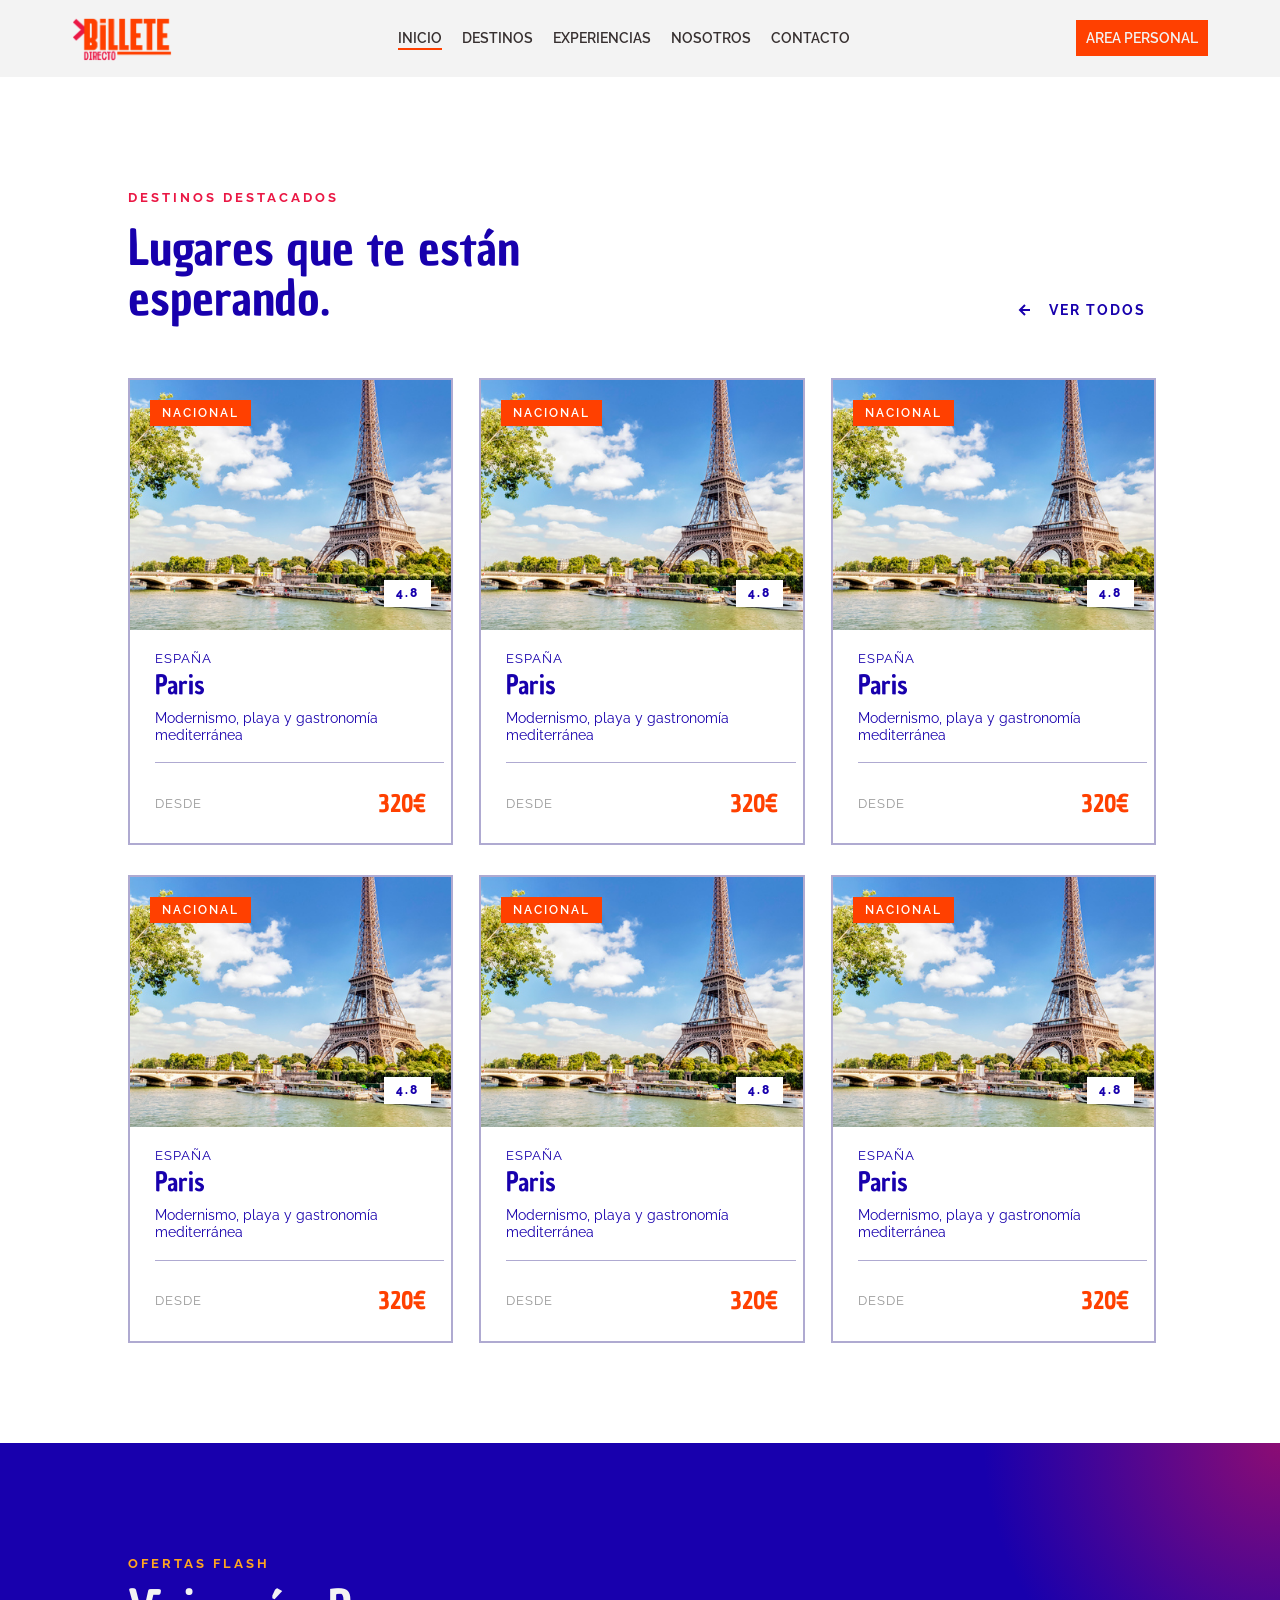
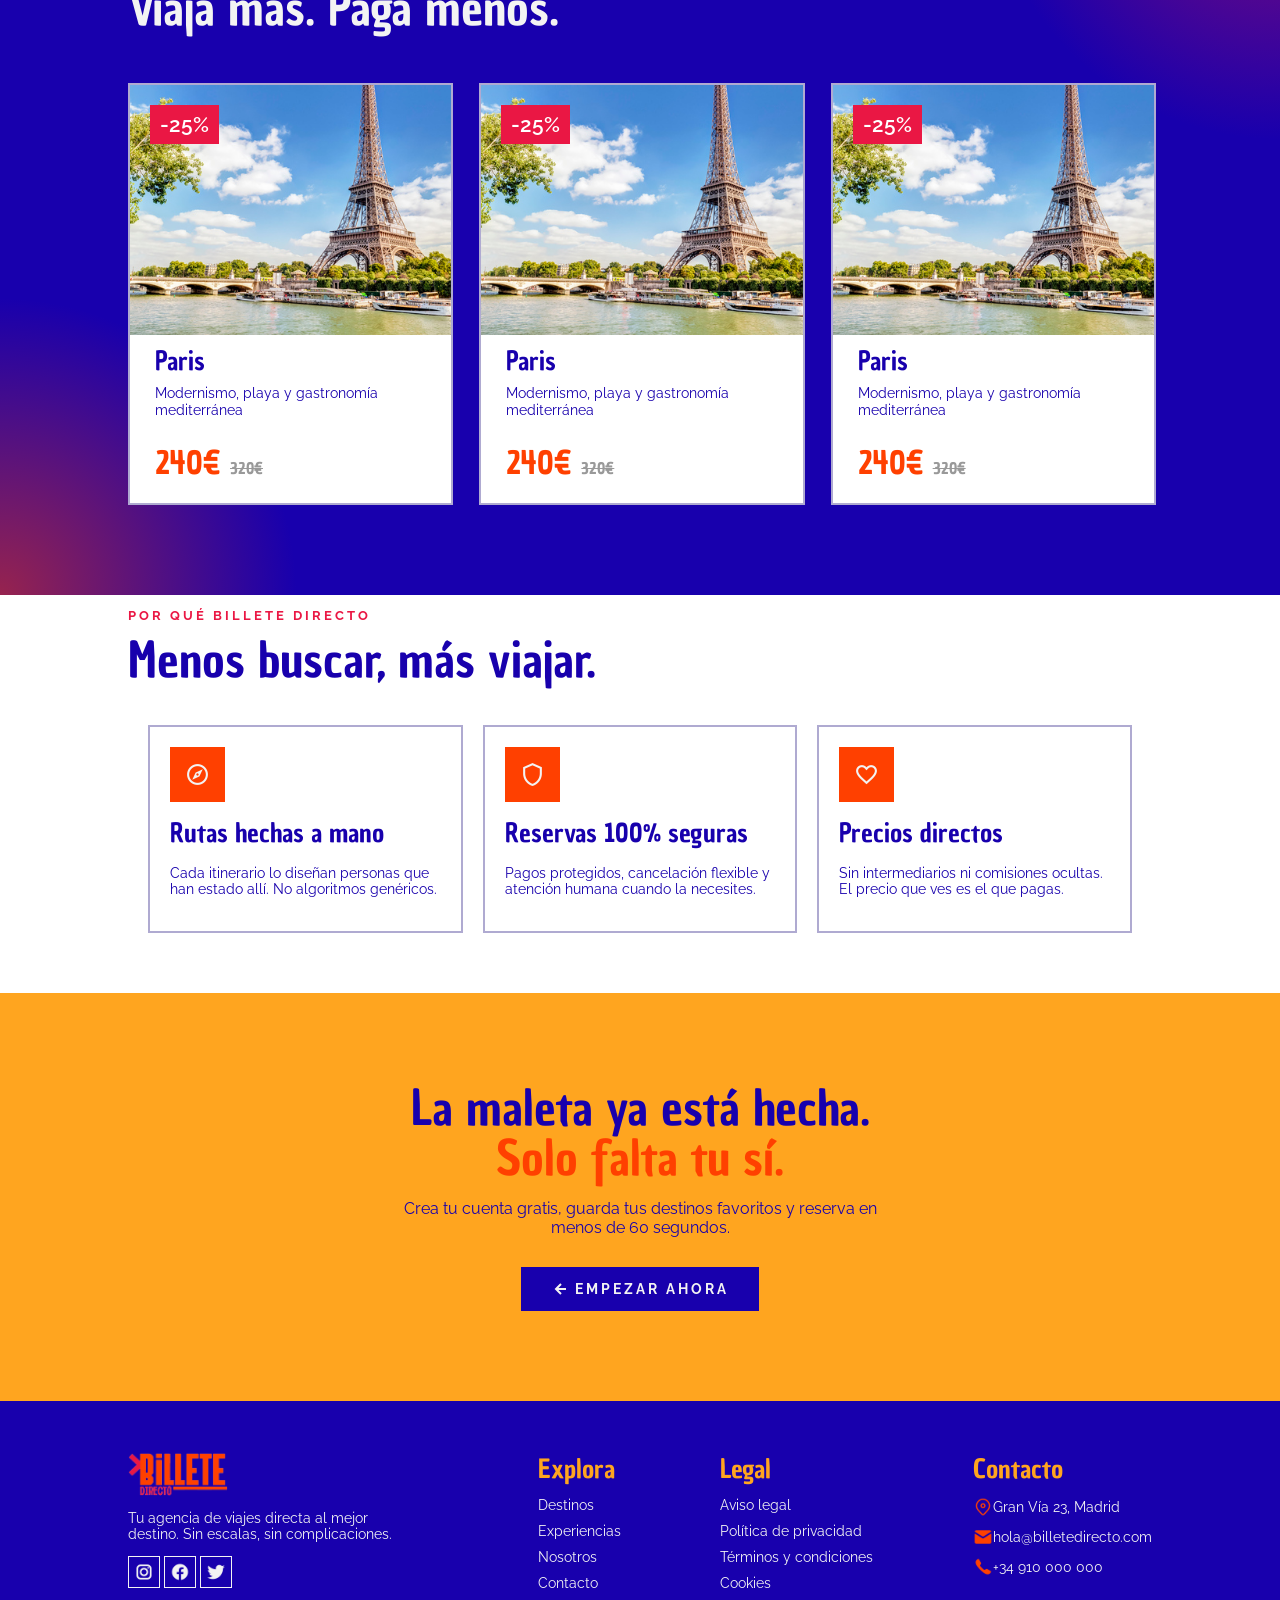
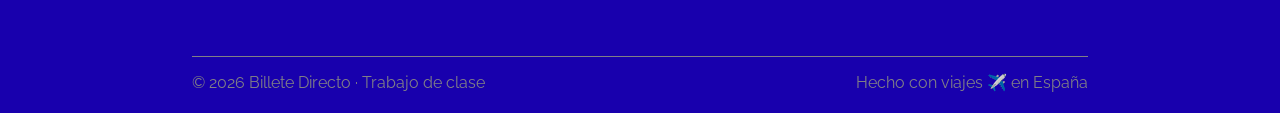
==== index.html @ 9c6e317a "update header" ====
<!DOCTYPE html>
<html>
  <head>
    <meta charset="utf-8">
    <meta name="viewport" content="width=device-width, initial-scale=1">
    <title>Billete Directo</title>
    <link rel="stylesheet" href="styles.css">
    <link rel="stylesheet" href="stylesQuery.css">

    <!-- update the version number as needed -->
    <script defer src="/__/firebase/12.12.1/firebase-app-compat.js"></script>
    <!-- include only the Firebase features as you need -->
    <script defer src="/__/firebase/12.12.1/firebase-auth-compat.js"></script>
    <script defer src="/__/firebase/12.12.1/firebase-database-compat.js"></script>
    <script defer src="/__/firebase/12.12.1/firebase-firestore-compat.js"></script>
    <script defer src="/__/firebase/12.12.1/firebase-functions-compat.js"></script>
    <script defer src="/__/firebase/12.12.1/firebase-messaging-compat.js"></script>
    <script defer src="/__/firebase/12.12.1/firebase-storage-compat.js"></script>
    <script defer src="/__/firebase/12.12.1/firebase-analytics-compat.js"></script>
    <script defer src="/__/firebase/12.12.1/firebase-remote-config-compat.js"></script>
    <script defer src="/__/firebase/12.12.1/firebase-performance-compat.js"></script>
    <!-- 
      initialize the SDK after all desired features are loaded, set useEmulator to false
      to avoid connecting the SDK to running emulators.
    -->
    <script defer src="/__/firebase/init.js?useEmulator=true"></script>

  </head>
  <body>
    <header>
        <div class="header__contain">
            <img class="logo" src="/Images/logo_billeteDirecto.png" alt="">

            <div class="menu__hamburguesa" id="menu__icon">
                <img class="menu__hamburguesaImg" src="/Images/icons/menu-alt.svg" alt="Abrir menú">
            </div>

            <nav class="header__nav">
                <ul class="nav__container">
                    <li><a class="nav__text" href="index.html">INICIO</a></li>
                    <li><a class="nav__text" href="destinos.html">DESTINOS</a></li>
                    <li><a class="nav__text" href="experiencias.html">EXPERIENCIAS</a></li>
                    <li><a class="nav__text" href="nosotros.html">NOSOTROS</a></li>
                    <li><a class="nav__text" href="contacto.html">CONTACTO</a></li>
                    <li class="only-mobile">
                        <a class="button button--orange" href="registro.html">AREA PERSONAL</a>
                    </li>
                </ul>
            </nav>

            <a class="button button--orange button--movement button__mobile" href="">AREA PERSONAL</a>

        </div>

    </header>

    <section class="destinations">

        <div class="destinations__container">

            <p class="tag">DESTINOS DESTACADOS</p>

            <div class="destinations__top">

                <h2 class="subtitle">Lugares que te están <br>esperando.</h2>

                <button class="destinations__button"><svg class="destinations__arrow">
                        <path d="m10 17-5-5 5-5"></path>
                        <path d="M15 12H5"></path>
                    </svg>VER TODOS</button>

            </div>

            <div class="destinations__cards">

                <div class="card">

                    <img class="card__img" src="./Images/Paris.jpg" alt="">
                    <div class="card__tag">NACIONAL</div>
                    <div class="card__tag card__tag--rating">4.8</div>
                    <div class="card__texts">
                        <p class="card__text">ESPAÑA</p>
                        <h3>Paris</h3>
                        <p class="card__text2">Modernismo, playa y gastronomía mediterránea</p>

                    </div>
                    <hr class="card__divider">
                    <div class="card__price">
                        <p class="card__text card__text--price">DESDE</p>
                        <p class="card__priceText">320€</p>
                    </div>

                </div>

                <div class="card">

                    <img class="card__img" src="./Images/Paris.jpg" alt="">
                    <div class="card__tag">NACIONAL</div>
                    <div class="card__tag card__tag--rating">4.8</div>
                    <div class="card__texts">
                        <p class="card__text">ESPAÑA</p>
                        <h3>Paris</h3>
                        <p class="card__text2">Modernismo, playa y gastronomía mediterránea</p>

                    </div>
                    <hr class="card__divider">
                    <div class="card__price">
                        <p class="card__text card__text--price">DESDE</p>
                        <p class="card__priceText">320€</p>
                    </div>

                </div>

                <div class="card">

                    <img class="card__img" src="./Images/Paris.jpg" alt="">
                    <div class="card__tag">NACIONAL</div>
                    <div class="card__tag card__tag--rating">4.8</div>
                    <div class="card__texts">
                        <p class="card__text">ESPAÑA</p>
                        <h3>Paris</h3>
                        <p class="card__text2">Modernismo, playa y gastronomía mediterránea</p>

                    </div>
                    <hr class="card__divider">
                    <div class="card__price">
                        <p class="card__text card__text--price">DESDE</p>
                        <p class="card__priceText">320€</p>
                    </div>

                </div>

                <div class="card">

                    <img class="card__img" src="./Images/Paris.jpg" alt="">
                    <div class="card__tag">NACIONAL</div>
                    <div class="card__tag card__tag--rating">4.8</div>
                    <div class="card__texts">
                        <p class="card__text">ESPAÑA</p>
                        <h3>Paris</h3>
                        <p class="card__text2">Modernismo, playa y gastronomía mediterránea</p>

                    </div>
                    <hr class="card__divider">
                    <div class="card__price">
                        <p class="card__text card__text--price">DESDE</p>
                        <p class="card__priceText">320€</p>
                    </div>

                </div>

                <div class="card">

                    <img class="card__img" src="./Images/Paris.jpg" alt="">
                    <div class="card__tag">NACIONAL</div>
                    <div class="card__tag card__tag--rating">4.8</div>
                    <div class="card__texts">
                        <p class="card__text">ESPAÑA</p>
                        <h3>Paris</h3>
                        <p class="card__text2">Modernismo, playa y gastronomía mediterránea</p>

                    </div>
                    <hr class="card__divider">
                    <div class="card__price">
                        <p class="card__text card__text--price">DESDE</p>
                        <p class="card__priceText">320€</p>
                    </div>

                </div>

                <div class="card">

                    <img class="card__img" src="./Images/Paris.jpg" alt="">
                    <div class="card__tag">NACIONAL</div>
                    <div class="card__tag card__tag--rating">4.8</div>
                    <div class="card__texts">
                        <p class="card__text">ESPAÑA</p>
                        <h3>Paris</h3>
                        <p class="card__text2">Modernismo, playa y gastronomía mediterránea</p>

                    </div>
                    <hr class="card__divider">
                    <div class="card__price">
                        <p class="card__text card__text--price">DESDE</p>
                        <p class="card__priceText">320€</p>
                    </div>

                </div>

            </div>

    </section>

    <section class="offers">

        <div class="offers__container">

            <p class="tag tag--color">OFERTAS FLASH</p>

            <h2 class="subtitle subtitle--color">Viaja más. Paga menos.</h2>

            <div class="offers__cards">

                <div class="card">

                    <img class="card__img card__img--offers" src="./Images/Paris.jpg" alt="">
                    <div class="card__tag card__tag--offers">-25%</div>
                    <div class="card__texts">
                        <h3 class="card__title">Paris</h3>
                        <p class="card__text2">Modernismo, playa y gastronomía mediterránea</p>

                    </div>
                    <div class="card__price card__price--offers">
                        <p class="card__priceText card__priceText--offers">240€ <span class="card__priceCross">320€</span></p>
                    </div>

                </div>

                <div class="card">

                    <img class="card__img card__img--offers" src="./Images/Paris.jpg" alt="">
                    <div class="card__tag card__tag--offers">-25%</div>
                    <div class="card__texts">
                        <h3 class="card__title">Paris</h3>
                        <p class="card__text2">Modernismo, playa y gastronomía mediterránea</p>

                    </div>
                    <div class="card__price card__price--offers">
                        <p class="card__priceText card__priceText--offers">240€ <span class="card__priceCross">320€</span></p>
                    </div>

                </div>

                <div class="card">

                    <img class="card__img card__img--offers" src="./Images/Paris.jpg" alt="">
                    <div class="card__tag card__tag--offers">-25%</div>
                    <div class="card__texts">
                        <h3 class="card__title">Paris</h3>
                        <p class="card__text2">Modernismo, playa y gastronomía mediterránea</p>

                    </div>
                    <div class="card__price card__price--offers">
                        <p class="card__priceText card__priceText--offers">240€ <span class="card__priceCross">320€</span></p>
                    </div>

                </div>

            </div>

        </div>

    </section>

    <section class="travel">
        <div class="travel__container">
            <p class="tag">Por qué Billete Directo</p>
            <h2 class="subtitle">Menos buscar, más <span style="color: txt--orange;">viajar</span>.</h2>
            <div class="travel__items">
                <div class="card card--padding">
                    <img class="travel__icon" src="Images/icons/compass.png" alt="Icono de un compás">
                    <h3 class="heading">Rutas hechas a mano</h3>
                    <p>Cada itinerario lo diseñan personas que han estado allí. No algoritmos genéricos.</p>
                </div>
                <div class="card card--padding">
                    <img class="travel__icon" src="Images/icons/shield.png" alt="Icono de un escudo">
                    <h3 class="heading">Reservas 100% seguras</h3>
                    <p>Pagos protegidos, cancelación flexible y atención humana cuando la necesites.</p>
                </div>
                <div class="card card--padding">
                    <img class="travel__icon" src="Images/icons/heart.png" alt="Icono de un corazón">
                    <h3 class="heading">Precios directos </h3>
                    <p>Sin intermediarios ni comisiones ocultas. El precio que ves es el que pagas.</p>
                </div>
            </div>
        </div>
    </section>
    <section class="experiences">
        <h2 class="subtitle">La maleta ya está hecha.</h2>
        <h2 class="subtitle txt--orange">Solo falta tu sí.</h2>
        <p class="text__m text__m--experiences">Crea tu cuenta gratis, guarda tus destinos favoritos y reserva en <br>
            menos de 60 segundos.</p>
        <a href="experiencias.html" class="button button--experiences button--blue"><svg class="destinations__arrow">
                <path d="m10 17-5-5 5-5"></path>
                <path d="M15 12H5"></path>
            </svg>EMPEZAR AHORA</a>
    </section>
    <footer class="footer">
        <div class="footer__top">
            <div class="footer__column">
                <img class="logo" src="/Images/logo_billeteDirecto.png" alt="Logotipo de Billete Directo">
                <p class="text--white">Tu agencia de viajes directa al mejor <br> destino. Sin escalas, sin
                    complicaciones.</p>
                <div class="footer__icons">
                    <img class="footer__icon footer__icon--media" src="Images/icons/instagram.png" alt="Logo Instagram">
                    <img class="footer__icon footer__icon--media" src="Images/icons/facebook.png" alt="Logo Facebook">
                    <img class="footer__icon footer__icon--media" src="Images/icons/twitter.png" alt="Logo Twitter">
                </div>
            </div>
            <div class="footer__info">
                <div class="footer__column">
                    <h3 class="heading heading--footer">Explora</h3>
                    <a href="" class="footer__link">Destinos</a>
                    <a href="" class="footer__link">Experiencias</a>
                    <a href="" class="footer__link">Nosotros</a>
                    <a href="" class="footer__link">Contacto</a>
                </div>
                <div class="footer__column">
                    <h3 class="heading heading--footer">Legal</h3>
                    <a href="" class="text__footer">Aviso legal</a>
                    <a href="" class="text__footer">Política de privacidad</a>
                    <a href="" class="text__footer">Términos y condiciones</a>
                    <a href="" class="text__footer">Cookies</a>
                </div>
                <div class="footer__column">
                    <h3 class="heading heading--footer">Contacto</h3>
                    <p class="text__footer">
                        <img class="footer__icon" src="/Images/icons/ubication.png" alt="Icono de ubicacion">
                        Gran Vía 23, Madrid
                    </p>
                    <p class="text__footer">
                        <img class="footer__icon" src="/Images/icons/mail.png" alt="Icono de correo electrónico">
                        hola@billetedirecto.com
                    </p>
                    <p class="text__footer">
                        <img class="footer__icon" src="/Images/icons/phone.png" alt="Icono de un teléfono">
                        +34 910 000 000
                    </p>
                </div>
            </div>
        </div>
        <div class="footer__bottom">
            <p class="text__m text__m--grey">© 2026 Billete Directo · Trabajo de clase</p>
            <p class="text__m text__m--grey">Hecho con viajes ✈️ en España</p>
        </div>
    </footer>

    <script src="script.js"></script>
  </body>
</html>
---- styles.css ----
@import url('https://fonts.googleapis.com/css2?family=Chau+Philomene+One&family=Raleway:ital,wght@0,100..900;1,100..900&display=swap');

:root {
    --font_title: "Chau Philomene One", sans-serif;
    --font_text: "Raleway", sans-serif;
    --color_primary: #ea1744;
    --color_secondary: #ff4000;
    --color_tertiary: #ffa51f;
    --color_fourth: #1800ad;
    /* usado en el prototipo 0B0054 */
    --color_black: rgb(55, 48, 48);
    --color_white: rgb(243, 243, 243);
    --color_contrast: rgb(57, 44, 140, 0.4);
}

body {
    margin: 0;
    padding: 0;
    font-family: var(--font_text);
    font-size: 14px;
    overflow-x: hidden;
    color: var(--color_fourth);
}

/* #region ELEMENTS */

.logo {
    width: 100px;
    height: auto;
}

.button {
    color: var(--color_white);
    padding: 10px;
    display: inline-block;
    transition: transform 0.3s ease;
    font-weight: 600;
    font-size: 14px;
}

.button--orange {
    background-color: var(--color_secondary);
}

.button--orange:hover {
    background-color: var(--color_primary);
}

.button--white {
    background-color: rgba(0, 0, 0, 0);
    border: 1px solid var(--color_white);
}

.button--white:hover {
    background-color: var(--color_primary);
}

.button--blue {
    background-color: var(--color_fourth);
}

.button--blue:hover {
    background-color: var(--color_secondary);
}

.button--movement:hover {
    transform: translateY(-3px);
}

.button--experiences {
    display: flex;
    justify-content: center;
    align-items: center;
    font-weight: bold;
    padding: 10px;
    padding-left: 30px;
    padding-right: 30px;
    letter-spacing: 3px;
}

/* Esto hay que revisarlo porque es para darle color a la barra de desplazamiento lateral pero por ahora no funciona */
::-webkit-scrollbar-thumb {
    background: var(--color_fourth);
    border-radius: 0;
}

::-webkit-scrollbar-track {
    background: #fdfbf7;
}

/* #endregion */

/* #region TEXT*/

a {
    text-decoration: none;
}

ul,
nav {
    list-style: none;
}

ul,
nav {
    list-style: none;
}

h1 {
    font-family: var(--font_title);
    color: var(--color_fourth);
    font-size: 3.8rem;
    line-height: 50px;
    font-weight: 500;
}

h2 {
    font-family: var(--font_title);
    font-size: 3rem;
    line-height: 50px;
    font-weight: 500;
}

h3 {
    font-family: var(--font_title);
    font-size: 26px;
    font-weight: 500;
}

.tag {
    color: var(--color_primary);
    font-family: var(--font_text);
    text-transform: uppercase;
    font-weight: 700;
    letter-spacing: 3px;
    font-size: 0.8rem;
}

.subtitle {
    margin: 0;
}

.heading {
    margin: 0px;
}

.heading--footer {
    color: var(--color_tertiary);
    margin-bottom: 10px;
    margin-top: 0px;
}

.heading--small{
    font-size: 20px !important;
}

.heading--small{
    font-size: 20px !important;
}

.text__m {
    font-size: 16px;
}

.text__m--experiences {
    text-align: center;
    margin-bottom: 30px;
}

.text__m--grey {
    color: rgb(128, 127, 134);
}

.txt--orange {
    color: var(--color_secondary);
}

.txt--white {
    color: var(--color_white);
}

.txt--yellow {
    color: var(--color_tertiary);
}

/* #endregion */

/* #region ---------------------------------HEADER-------------------------------- */

header {
    align-items: center;
    background-color: var(--color_white);
    width: 100%;
}

.header__contain {
    display: flex;
    align-items: center;
    justify-content: space-between;
    padding: 1rem 2rem;
    max-width: 1200px; /* El ancho máximo que quieras que tenga tu web */
    margin: 0 auto; /* Centra el bloque en la pantalla sin romper el width */
    box-sizing: border-box;
    position: relative;

}

.header__nav {
    display: flex;
    width: auto;
}

.nav__container {
    display: flex;
    justify-content: center;
    align-items: center;
    margin: 0;
    padding: 0;
    gap: 20px;

}

.nav__text {
    color: var(--color_black);
    font-family: var(--font_text);
    font-weight: 600;
    font-size: 14px;
    padding-bottom: 2px;
    border-bottom: 2px solid transparent;
}

.nav__text:hover,
.nav__text.active {
    border-bottom: 2px solid var(--color_secondary);

}

.menu__hamburguesa {
    display: none;
    cursor: pointer;
}

.menu__hamburguesaImg {
    width: 30px;
}

.only-mobile {
    display: none;
}

/* #endregion */

/* #region ---------------------------------FOOTER-------------------------------- */

.footer {
    width: 100%;
    background-color: var(--color_fourth);
    display: flex;
    flex-direction: column;
    justify-content: space-between;
    align-items: center;
    color: var(--color_white);
}

.footer__top {
    width: 80%;
    display: flex;
    justify-content: center;
    align-items:start;
    gap: 5%;
    justify-content: space-between;
    align-items: start;
    margin: 50px;
}

.footer__info{
    width: max-content;
    min-width: 60%;
    display: flex;
    justify-content: space-between;
    align-items:start;
    margin: 0px;
}

.footer__column{
    display: flex;
    flex-direction: column;
}

.footer__bottom {
    width: 70%;
    display: flex;
    justify-content: space-between;
    align-items: center;
    margin: 5px;
    border-top: 1px solid rgb(128, 127, 134);
}

.footer__icon {
    width: 20px;
    padding: 0px;
}

.footer__icon--media {
    border: 1px solid var(--color_white);
    padding: 5px;
}

.footer__icon--media:hover {
    background-color: var(--color_secondary);
}

.footer__link {
    color: var(--color_white);
    margin-bottom: 10px;
}

.footer__link:hover {
    color: var(--color_tertiary);
}

.text__footer {
    color: var(--color_white);
    margin: 0px;
    margin-bottom: 10px;
    display: flex;
    align-items: center;
}

/* #endregion */

/* #region -------------------------PAGINA DE EXPERIENCIAS------------------------- */
/* ---------------------------------HERO-------------------------------- */

.e-title{
    margin-top: 5px;
    margin-bottom: 15px;
}

.e-hero{
    display: flex;
    flex-direction: column;
    width: 100%;
    justify-content: center;
    align-items: center;
}

.e-hero__container{
    display: flex;
    flex-direction: column;
    width: 80%;
    justify-content: center;
    border-bottom: 2px solid var(--color_contrast);
    margin-top: 60px;
}

/* -----------------------------EXPERIENCES---------------------------- */

.e-experiences{
    display: flex;
    flex-direction: column;
    width: 100%;
    justify-content: center;
    align-items: center;
}

.e-experiencres__container{
    display: flex;
    flex-direction: column;
    width: 80%;
    justify-content: center;
}

.card.card__row{
    display: flex;
    flex-direction: row; /* Alinea imagen e info en horizontal */
    align-items: stretch;
    overflow: hidden;
}

/* #region OBSOLETO EXPERIENCIAS ---------------------------------Destinations-------------------------------- */

.a-destinations__banners {
    display: flex;
    flex-direction: column;
    justify-content: center;
    align-items: center;
}

.a-destinations__title {
    width: 93.5%;
    text-align: left;
    color: var(--color_secondary);
}

.a-carrousel {
    display: flex;
    justify-content: center;
    align-items: center;
    width: 95%;
}

.a-carrousel__card {
    display: flex;
    flex-direction: column;
    align-items: center;
    border-radius: 20px;
    width: 24.7%;
    min-width: 16, 7%;

    padding: 0 12px;
    overflow: hidden;
    position: relative;

}

.a-carrousel__img-container {
    width: 100%;
    height: 100%;
    border-radius: 10px;
    overflow: hidden;
    position: relative;
}

.a-carrousel__img {
    display: block;
    object-fit: cover;
    width: 100%;
    height: 100%;
    border-radius: 10px;
    transition: transform .3s ease-in-out;

}

.a-carrousel__img:hover {
    transform: scale(1.15);
}

.a-carrousel__text {
    margin-top: 10px;
    font-weight: 700;
    width: 100%;
    text-align: left;
}

.a-carrousel__text--small {
    margin: 0;
    font-weight: 500;
    color: var(--color_contrast);
    width: 100%;
    text-align: left;
}

/* #endregion */

/* #region ---------------------------------HOME - ALEJANDRO-------------------------------- */
.destinations {
    display: flex;
    flex-direction: column;
    align-items: center;
    justify-content: center;
    width: 100%;
    margin-top: 100px;
}

.destinations__container {
    display: flex;
    flex-direction: column;
    width: 80%;
    gap: 5px;
}

.destinations__top {
    display: flex;
    justify-content: space-between;
    align-items: end;
}

.destinations__button {
    font-family: var(--font_text);
    background-color: transparent;
    font-size: 0.9rem;
    font-weight: 700;
    border: none;
    letter-spacing: 2px;
    display: flex;
    align-items: center;
    justify-content: center;
    gap: 10px;
    color: var(--color_fourth);
    transition: 0.2s;
}

.destinations__button:hover{
    color: var(--color_secondary);
}

.destinations__button:hover .destinations__arrow{
    transform: translateX(-5px);
}

.destinations__arrow {
    width: 24px;
    height: 24px;
    fill: none;
    stroke: currentColor;
    stroke-width: 2;
    transition: 0.2s;
}

.destinations__cards {
    display: grid;
    grid-template-columns: repeat(3, 1fr);
    gap: 30px;
    width: 100%;
    margin: 50px 0 100px;
}

.card {
    border: 2px solid var(--color_contrast);
    width: 100%;
    background-color: white;
    position: relative;
}

.card--padding {
    padding: 20px;
}

.card__img {
    width: 100%;
    height: 250px;
    object-fit: cover;
}

.card__texts {
    padding: 5px 25px;
}

.card__text {
    letter-spacing: 1px;
    font-size: 0.83rem;
    margin-bottom: -25px;
}

.card__text2 {
    font-size: 0.9rem;
    margin-top: -20px;
}

.card__price {
    display: flex;
    justify-content: space-between;
    align-items: center;
    padding: 0 25px;
    height: 80px;
}

.card__text--price {
    color: rgb(153, 153, 153);
    margin: 0;
}

.card__priceText {
    color: var(--color_secondary);
    font-family: var(--font_title);
    font-size: 1.5rem;
    margin: 0;
}

.card__divider {
    border: none;
    border-top: 1px solid var(--color_contrast);
    margin: 0;
    width: 90%;
    margin-left: 25px;
}

.card__tag {
    background-color: var(--color_secondary);
    color: white;
    padding: 6px 12px;
    letter-spacing: 2px;
    font-size: 0.75rem;
    margin-bottom: -25px;
    font-weight: 600;
    width: fit-content;
    position: absolute; 
    top: 20px;       
    left: 20px;
}

.card__tag--rating {
    background-color: white;
    font-weight: 800;
    bottom: 50px;
    color: var(--color_fourth);
    left: auto;  
    top: 200px;       /* Desactiva el left del tag base */
    right: 20px;
    height: 15px;
}

.tag--color {
    color: var(--color_tertiary);
}

.subtitle--color {
    color: var(--color_white);
}

.offers {
    background:
        radial-gradient(circle at top right, rgba(234, 23, 68, 0.55), transparent 20%),
        radial-gradient(circle at bottom left, rgba(255, 64, 0, 0.55), transparent 20%),
        var(--color_fourth);
    width: 100%;
    display: flex;
    flex-direction: column;
    align-items: center;
    padding: 100px 0 90px;
}

.offers__container {
    width: 80%;
    display: flex;
    flex-direction: column;
}

.offers__cards {
    display: grid;
    grid-template-columns: repeat(3, 1fr);
    gap: 30px;
    width: 100%;
    margin-top: 50px;
    align-items: center;
    justify-content: center;
}

.card__price--offers {
    margin-bottom: 15px;
    height: 50px;
}

.card__priceText--offers {
    font-size: 2rem;
}


.card__tag--offers {
    background-color: var(--color_primary);
    font-size: 1.3rem;
    letter-spacing: 0;
    padding: 7px 10px;
}

.card__priceCross{
    text-decoration: line-through;
    color: rgb(153, 153, 153);
    font-size: 1rem;
}

.card__title{
    margin: 0px 0 25px;
}

/* #endregion */

/* #region ---------------------------------HOME - LAURA-------------------------------- */

.travel {
    width: 100%;
    display: flex;
    flex-direction: column;
    align-items: center;
    margin-bottom: 40px;
}

.travel__container {
    width: 80%;
}

.travel__items {
    display: flex;
    justify-content: space-between;
    align-items: center;
    gap: 20px;
    margin: 20px;
    margin-top: 40px;
}

.travel__icon {
    width: 25px;
    background-color: var(--color_secondary);
    padding: 15px;
    margin-bottom: 10px;
}

.experiences {
    width: 100%;
    background-color: var(--color_tertiary);
    display: flex;
    flex-direction: column;
    justify-content: center;
    align-items: center;
    padding-top: 90px;
    padding-bottom: 90px;
}

/* #endregion */


/* #region --------------------------------- CONTACTO -------------------------------- */

.c-title{
    width: 80%;
    margin: 60px auto 30px auto;
    justify-content: center;
    align-items: center;
    border-bottom: 2px solid var(--color_contrast);
}

.c-content{
    width: 80%;
    margin: 60px auto 30px auto;
    display: flex;
    justify-content: center;
    align-items: flex-start;
    gap: 50px;
}

.c-content__info {
    width: 50%;
    display: flex;
    flex-direction: column;
    gap: 20px;
}

.c-content__info .heading {
    margin-bottom: 0px;
    margin-top: 0px;
}

.c-content__info .tag {
    margin-bottom: 0px;
}

.c-content__info .text__m {
    margin-bottom: 0px;
    margin-top: 0px;
}

.c-content__list {
    margin-top: 10px;
}

.c-content__form {
    width: 40%;
    display: flex;
    flex-direction: column;
    gap: 10px;
    padding: 35px;
    border: 2px solid var(--color_contrast);
    box-shadow: 6px 6px 0 var(--color_fourth);
}

.c-content__form .heading {
    margin-bottom: 0px;
}

.c-content__form .text__m {
    margin-top: 0px;
    margin-bottom: 10px;
}

.c-content__field {
    min-width: 0;
    gap: 3px;
}

.c-content__list {
    display: flex;
    flex-direction: column;
    gap: 15px;
    padding: 0;
}

.c-content__item {
    display: flex;
    align-items: flex-start;
    gap: 15px;
    border: 1px solid rgba(24, 0, 173, 0.2);
    padding: 15px;
}

.c-content__icon {
    width: 20px;
    padding: 10px;
    background-color: var(--color_secondary);
    flex-shrink: 0;
}

.c-content__details {
    display: flex;
    flex-direction: column;
}

.c-content__map iframe {
    width: 100%;
    height: 250px;
    border: none;
}

.c-content__row {
    display: flex;
    gap: 15px;
}

.c-content__field {
    display: flex;
    flex-direction: column;
    width: 100%;
    gap: 5px;
}

.c-content__input,
.c-content__textarea {
    min-width: 0;
    padding: 10px;
    border: 1px solid rgba(24, 0, 173, 0.2);
    font-family: var(--font_text);
}

.c-content__textarea {
    resize: none;
}

.c-content__form .button {
    border: 0px;
    margin-top: 10px;
    padding: 15px;
    width: fit-content;
    text-transform: uppercase;
}

/* #endregion*/


/* #region --------------------------------- LOG IN -------------------------------- */

.l-log {
    width: 100%;
    min-height: 85vh;
    display: flex;
}

.l-form {
    width: 30%;
    display: flex;
    flex-direction: column;
    justify-content: center;
    padding: 60px 80px;
    gap: 15px;
}

.l-form__row {
    display: flex;
    gap: 15px;
}

.l-form__field {
    display: flex;
    flex-direction: column;
    gap: 5px;
    width: 100%;
}

.l-form__input {
    width: 100%;
    padding: 12px;
    border: 1px solid rgba(24, 0, 173, 0.2);
    font-family: var(--font_text);
}

.l-form .button {
    margin-top: 10px;
    width: fit-content;
    min-width: 200px;
    padding: 15px;
    justify-content: center;
    border: 0px;
}

.l-img {
    width: 55%;
    background-image: url(Images/Amsterdam.png);
    display: flex;
    flex-direction: column;
    justify-content: space-between;
    align-items:flex-start;
    padding: 40px;
    gap: 20px;
}

.l-img__content{
    display: flex;
    flex-direction: column;
    gap: 10px;
}

.l-img .logo {
    width: 140px;
}

.l-img .title {
    margin: 0;
    color: var(--color_white);
}

.l-img p {
    color: var(--color_white);
}

/* #endregion */


/* #region ----- NOSTROS ----- */

.n-history{
    display: flex;
    width: 100%;
    align-items: center;
    justify-content: center;
    border-bottom: 2px solid var(--color_contrast);
}

.n-history__container{
    display: flex;
    flex-direction: row;
    width: 80%;
    align-items: center;
    justify-content: space-between;
    padding: 50px 0;
}

.n-history__text{
    line-height: 22px;
}

.n-history__title{
    line-height: 60px;
    margin-top: 5px;
}

.n-history__titleColor {
    color: var(--color_secondary);
}

.n-history__img{
    height: 380px;
    object-fit: cover;
    width: 50%;
    border: 2px solid var(--color_contrast);
    box-shadow: 5px 5px var(--color_fourth);
}

.n-objectives{
    display: flex;
    width: 100%;
    align-items: center;
    justify-content: center;
}

.n-objectives__container{
    padding: 50px;
    display: flex;
    flex-direction: column;
    width: 80%;
    justify-content: center;
}

.n-objectives__cards{
    display: grid;
    grid-template-columns: repeat(4, 1fr);
    margin-top: 50px;
    gap: 25px;
}

.n-objectives__card{
    border: 2px solid var(--color_contrast);
    padding: 30px;
    line-height: 22px;
}

.n-objectives__icon{
    width: 24px;
    height: 24px;
    fill: none;
    background-color: var(--color_primary);
    stroke: var(--color_white);
    stroke-width: 2.5;
    stroke-linecap: round; 
    stroke-linejoin: round;
    padding: 12px;
    margin-bottom: 15px;
}

.n-numbers{
    display: flex;
    align-items: center;
    justify-content: center;
    width: 100%;
    background-color: var(--color_tertiary);
    padding: 50px 0;
}

.n-numbers__container{
    display: flex;
    flex-direction: column;
    align-items: center;
    justify-content: center;
    width: 80%;
    text-align: center;
}

.n-numbers__cards{
    display: grid;
    grid-template-columns: repeat(4, 1fr);
    gap: 25px;
    padding: 50px 0;
}

.n-numbers__card{
    display: flex;
    align-items: center;
    justify-content: center;
    flex-direction: column;
    padding: 20px 55px 10px;
    border: 2px solid var(--color_contrast);
}

.n-number__text{
    font-weight: 700;
}

/* #endregion */

/* #region ----- NOSOTROS ----- */

.n-history{
    display: flex;
    width: 100%;
    align-items: center;
    justify-content: center;
    border-bottom: 2px solid var(--color_contrast);
}

.n-history__container{
    display: flex;
    flex-direction: row;
    width: 80%;
    align-items: center;
    justify-content: space-between;
    padding: 50px 0;
}

.n-history__text{
    line-height: 22px;
}

.n-history__title{
    line-height: 60px;
    margin-top: 5px;
}

.n-history__titleColor {
    color: var(--color_secondary);
}

.n-history__img{
    height: 380px;
    object-fit: cover;
    width: 50%;
    border: 2px solid var(--color_contrast);
    box-shadow: 5px 5px var(--color_fourth);
}

.n-objectives{
    display: flex;
    width: 100%;
    align-items: center;
    justify-content: center;
}

.n-objectives__container{
    padding: 50px;
    display: flex;
    flex-direction: column;
    width: 80%;
    justify-content: center;
}

.n-objectives__cards{
    display: grid;
    grid-template-columns: repeat(4, 1fr);
    margin-top: 50px;
    gap: 25px;
}

.n-objectives__card{
    border: 2px solid var(--color_contrast);
    padding: 30px;
    line-height: 22px;
}

.n-objectives__icon{
    width: 24px;
    height: 24px;
    fill: none;
    background-color: var(--color_primary);
    stroke: var(--color_white);
    stroke-width: 2.5;
    stroke-linecap: round; 
    stroke-linejoin: round;
    padding: 12px;
    margin-bottom: 15px;
}

.n-numbers{
    display: flex;
    align-items: center;
    justify-content: center;
    width: 100%;
    background-color: var(--color_tertiary);
    padding: 50px 0;
}

.n-numbers__container{
    display: flex;
    flex-direction: column;
    align-items: center;
    justify-content: center;
    width: 80%;
    text-align: center;
}

.n-numbers__cards{
    display: grid;
    grid-template-columns: repeat(4, 1fr);
    gap: 25px;
    padding: 50px 0;
}

.n-numbers__card{
    display: flex;
    align-items: center;
    justify-content: center;
    flex-direction: column;
    padding: 20px 55px 10px;
    border: 2px solid var(--color_contrast);
}

.n-number__text{
    font-weight: 700;
}

/* #endregion */
---- stylesQuery.css ----
@media (max-width: 900px) {

    /* #region -----MENU HAMBURGUESA----- */
    
    .menu__hamburguesa {
        display: block;
    }

    .header__nav {
        display: none;
        position: absolute;
        top: 70px;
        /* Ajusta según la altura de tu header */
        left: 0;
        width: 100%;
        background-color: var(--color_white);
        box-shadow: 0 10px 15px rgba(0, 0, 0, 0.1);
        z-index: 100;
    }

    .header__nav.show {
        display: flex;
    }

    .nav__container {
        flex-direction: column;
        /* Lista hacia abajo */
        width: 100%;
        padding: 20px 0;
        gap: 15px;
    }

    .button__mobile {
        display: none;
    }

    .only-mobile {
        display: block;
        width: 100%;
        text-align: center;
        margin-top: 10px;
        /* Separación extra */
    }

    .button:hover {
        transform: inherit;
    }

    /* #endregion */

    /* #region -----FOOTER----- */

    .footer__top{
        flex-direction: column;
        align-items: center ;
    }

    .footer__info {
        width: 100%;
        min-width: auto;
        justify-content: space-between;
        gap: 30px;
        flex-wrap: wrap;
        margin-top: 20px;
        margin-bottom: 0px;
    }

    .footer__bottom{
        gap: 15px;
    }

    /* #endregion*/

    /* #region ----- HOME - ALEJANDRO ----- */

    .destinations__cards {
        grid-template-columns: repeat(2, 1fr);
    }
    
    /* #endregion */

    /* #region ----- NOSOTROS ----- */

    .n-history__container{
        flex-direction: column;
    }

    .n-history__img{
        width: 80%;
    }

    .n-objectives__cards{
        grid-template-columns: repeat(2, 1fr);
    }

    .n-numbers__cards{
        grid-template-columns: repeat(2, 1fr);
    }
    
    /* #endregion */

}

@media (max-width:700px ){
    
    /* #region -----FOOTER----- */

    .footer__top {
        margin: 30px 20;
        gap: 30px;
    }

    /* #endregion */

    /* #region ----- HOME - ALEJANDRO ----- */

    .destinations__cards {
        grid-template-columns: repeat(1, 1fr);
    }
    
    .offers__cards {
        grid-template-columns: repeat(1, 1fr);
    }

    .destinations__top{
        flex-direction: column;
        align-items: start;
        justify-content: start;
        gap: 20px;
    }

    /* #endregion */

/* #region -----CONTACT----- */

    .c-title,
    .c-content {
        width: 90%;
    }

    .c-content {
        flex-direction: column;
        justify-content: center;
        align-items: center;
        gap: 40px;
    }

    .c-content__info,
    .c-content__form {
        width: 80%;
    }

    .c-content__row {
        flex-direction: column;
    }

    /* #endregion*/

    /* #region -----LOG IN----- */

    .l-log {
        flex-direction: column;
        overflow-x: hidden;
    }

    .l-form{
        width: 80%;
    }

    .l-form__input{
        width: 80%;
    }

    .l-img{
        display: none;
    }

    /* #endregion */

}

@media (max-width:600px ){

    /* #region ----- HOME - LAURA ----- */

    .travel__items {
        flex-direction: column;
        gap: 20px;
    }

    .travel__items .card {
        display: grid;
        grid-template-columns: auto 1fr;
        column-gap: 15px;
        row-gap: 8px;
        align-items: start;
    }

    .travel__icon {
        width: 22px;
        padding: 12px;
        margin-bottom: 12px;
        grid-row: 1 / 3;   
        margin: 0;
    }

    .travel__items .card h3 {
        grid-column: 2;
        margin: 0;
    }

    .travel__items .card p {
        grid-column: 2;
        margin: 0;
    }

    .subtitle {
        font-size: 2rem;
        line-height: 38px;
    }

    .heading {
        font-size: 22px;
    }

    .text__m {
        font-size: 15px;
        line-height: 24px;
    }

    /* #endregion */

        /* #region ----- NOSOTROS ----- */

    .n-objectives__cards{
        grid-template-columns: repeat(1, 1fr);
    }
    
    /* #endregion */

}
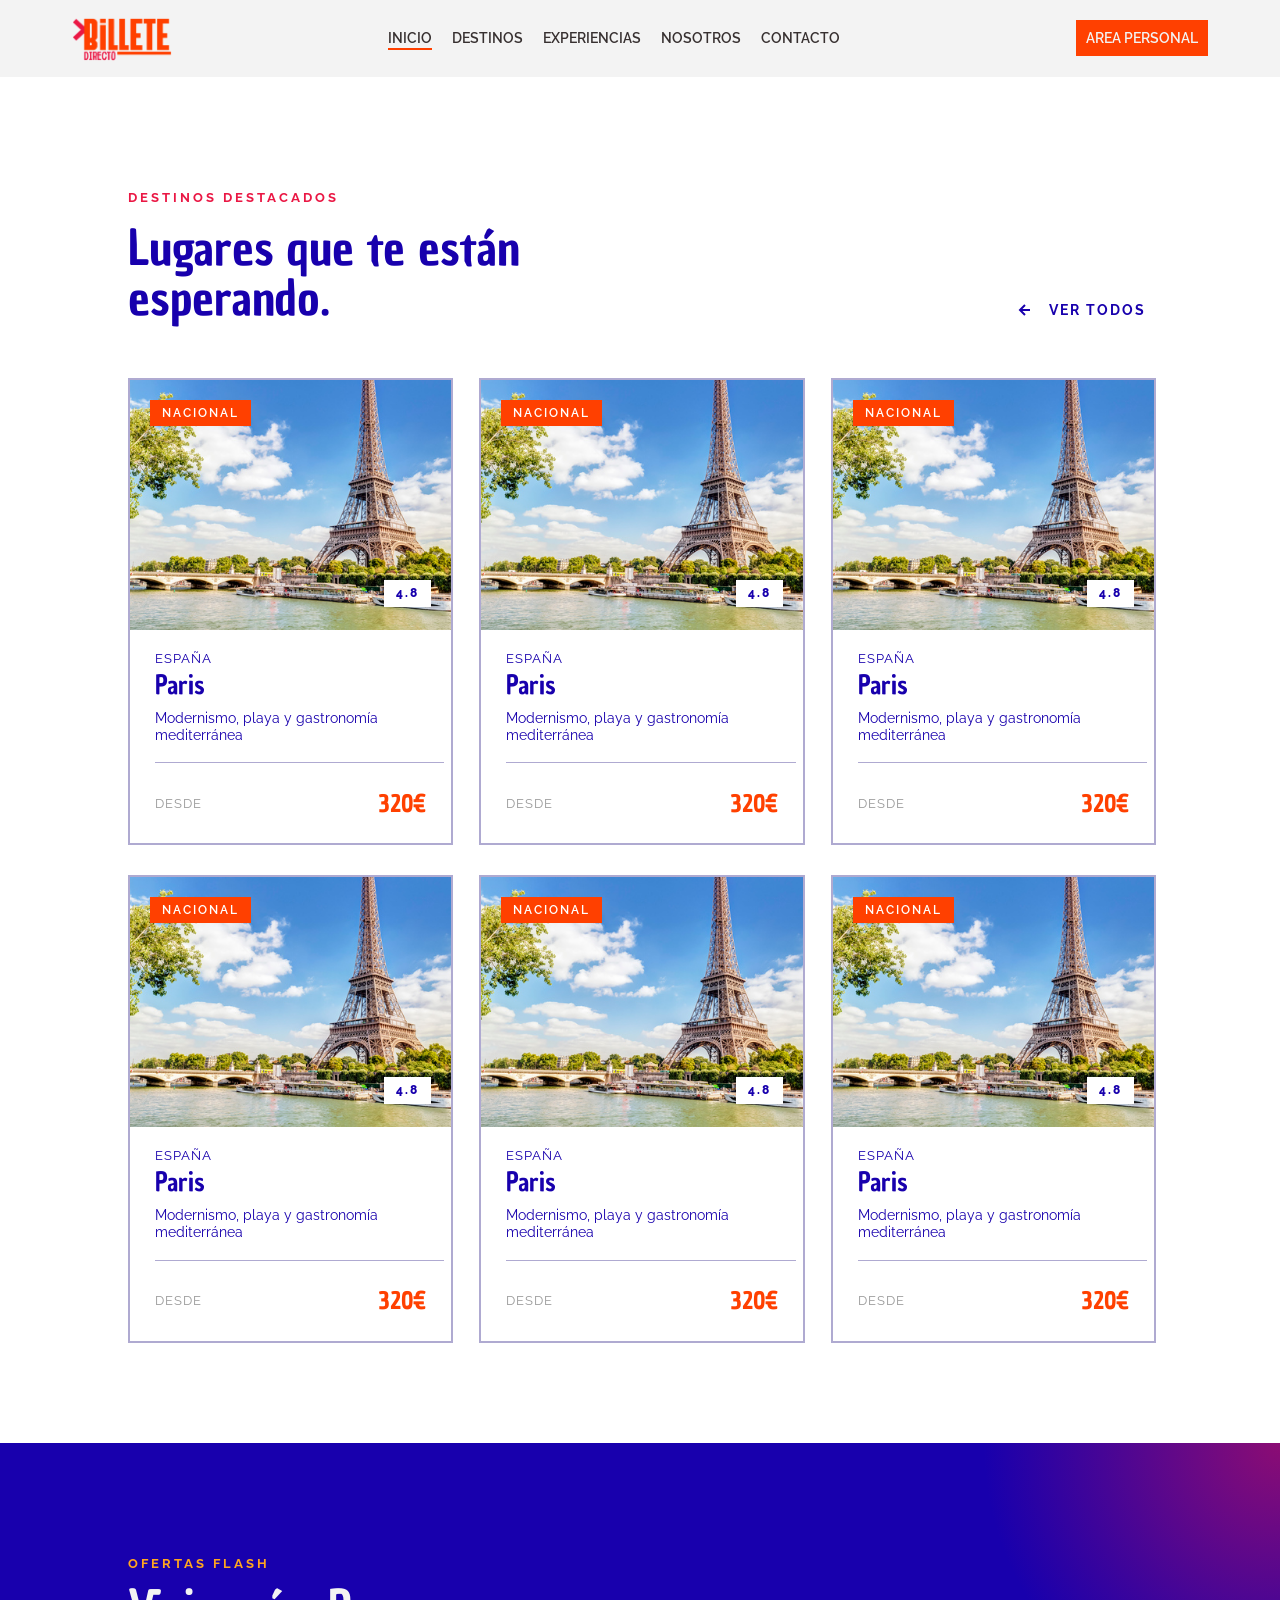
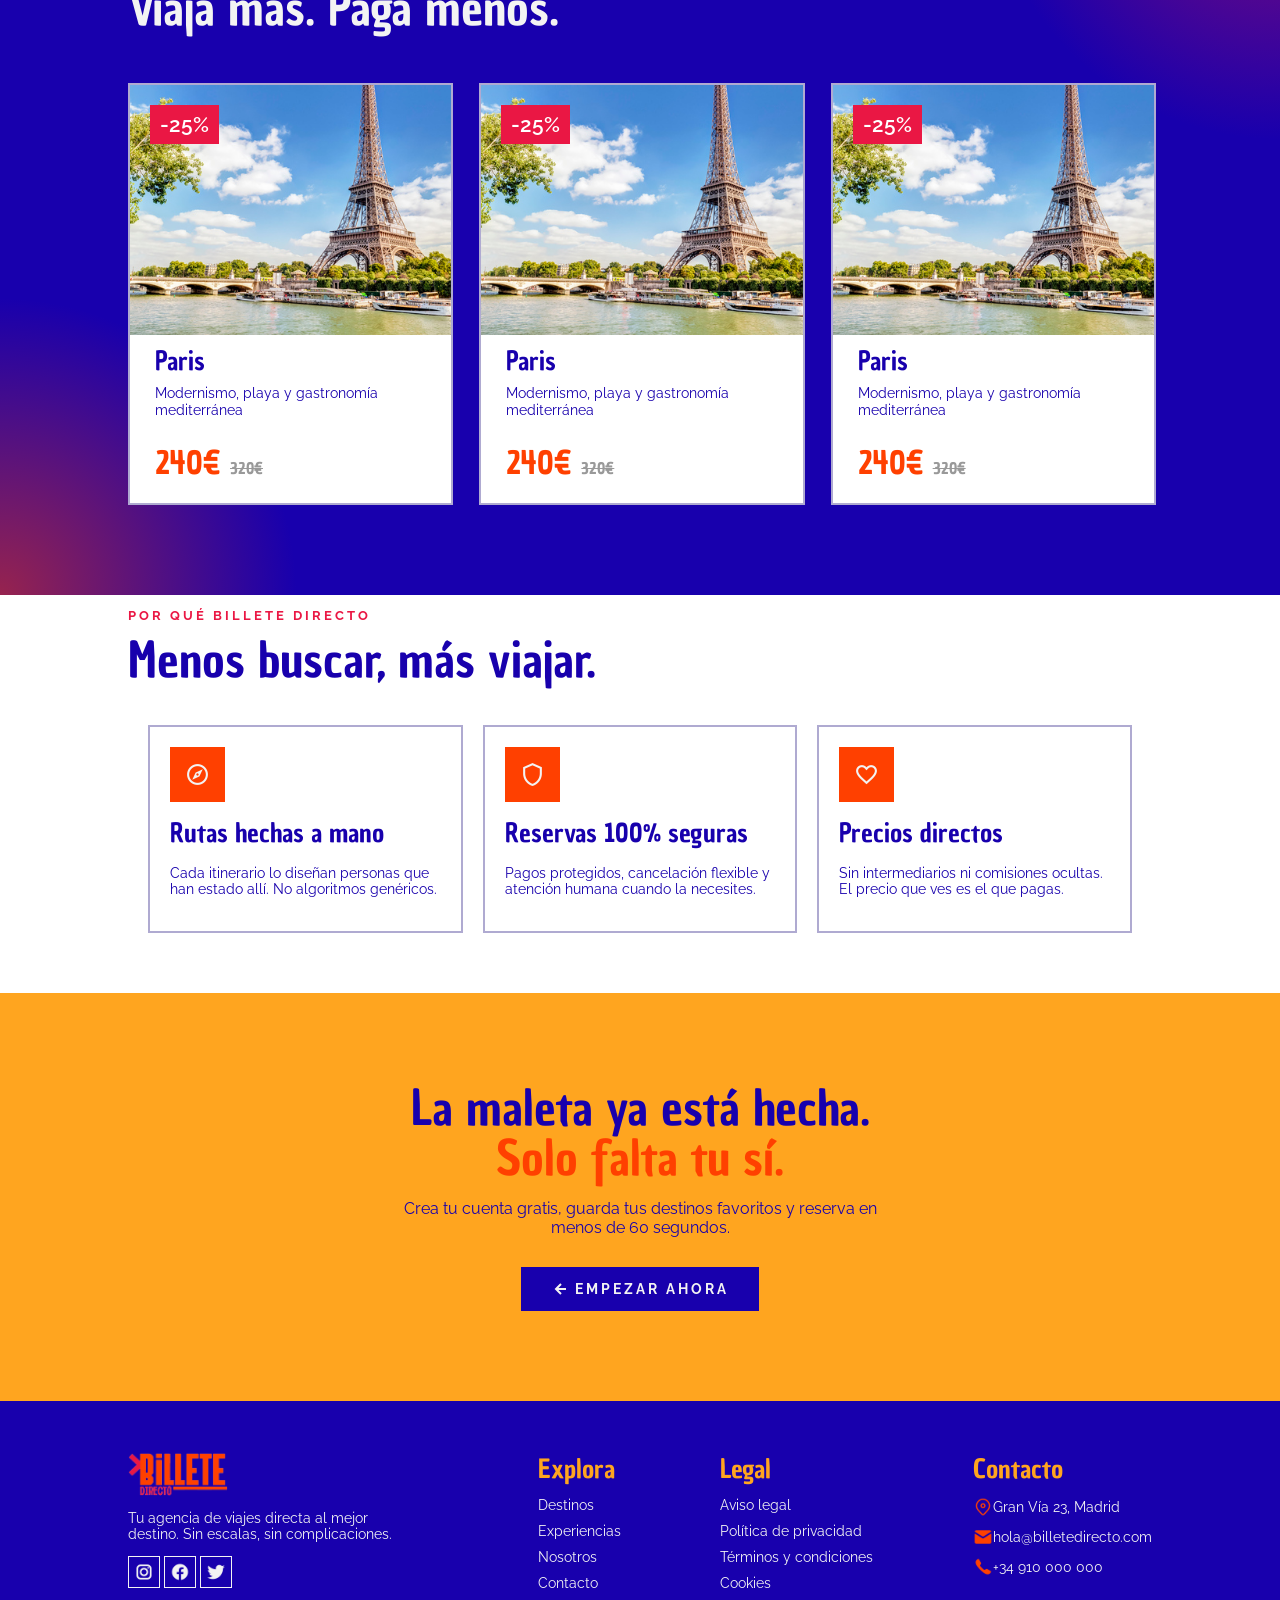
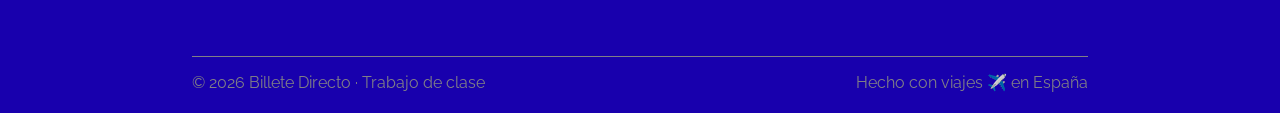
==== commit 75875e85: "Finish experiencias.html" ====
--- a/index.html
+++ b/index.html
@@ -1,6 +1,7 @@
 <!DOCTYPE html>
 <html>
-  <head>
+
+<head>
     <meta charset="utf-8">
     <meta name="viewport" content="width=device-width, initial-scale=1">
     <title>Billete Directo</title>
@@ -25,8 +26,9 @@
     -->
     <script defer src="/__/firebase/init.js?useEmulator=true"></script>
 
-  </head>
-  <body>
+</head>
+
+<body>
     <header>
         <div class="header__contain">
             <img class="logo" src="/Images/logo_billeteDirecto.png" alt="">
@@ -48,7 +50,7 @@
                 </ul>
             </nav>
 
-            <a class="button button--orange button--movement button__mobile" href="">AREA PERSONAL</a>
+            <a class="button button--orange button--movement button__mobile" href="registro.html">AREA PERSONAL</a>
 
         </div>
 
@@ -211,7 +213,8 @@
 
                     </div>
                     <div class="card__price card__price--offers">
-                        <p class="card__priceText card__priceText--offers">240€ <span class="card__priceCross">320€</span></p>
+                        <p class="card__priceText card__priceText--offers">240€ <span
+                                class="card__priceCross">320€</span></p>
                     </div>
 
                 </div>
@@ -226,7 +229,8 @@
 
                     </div>
                     <div class="card__price card__price--offers">
-                        <p class="card__priceText card__priceText--offers">240€ <span class="card__priceCross">320€</span></p>
+                        <p class="card__priceText card__priceText--offers">240€ <span
+                                class="card__priceCross">320€</span></p>
                     </div>
 
                 </div>
@@ -241,7 +245,8 @@
 
                     </div>
                     <div class="card__price card__price--offers">
-                        <p class="card__priceText card__priceText--offers">240€ <span class="card__priceCross">320€</span></p>
+                        <p class="card__priceText card__priceText--offers">240€ <span
+                                class="card__priceCross">320€</span></p>
                     </div>
 
                 </div>
@@ -285,6 +290,7 @@
                 <path d="M15 12H5"></path>
             </svg>EMPEZAR AHORA</a>
     </section>
+
     <footer class="footer">
         <div class="footer__top">
             <div class="footer__column">
@@ -336,5 +342,6 @@
     </footer>
 
     <script src="script.js"></script>
-  </body>
-</html>
+</body>
+
+</html>
--- a/styles.css
+++ b/styles.css
@@ -191,6 +191,9 @@
     align-items: center;
     background-color: var(--color_white);
     width: 100%;
+    position: sticky;
+    top: 0;
+    z-index: 1000;
 }
 
 .header__contain {
@@ -198,16 +201,16 @@
     align-items: center;
     justify-content: space-between;
     padding: 1rem 2rem;
-    max-width: 1200px; /* El ancho máximo que quieras que tenga tu web */
-    margin: 0 auto; /* Centra el bloque en la pantalla sin romper el width */
+    max-width: 1200px;
+    margin: 0 auto;
     box-sizing: border-box;
     position: relative;
-
 }
 
 .header__nav {
     display: flex;
-    width: auto;
+    justify-content: flex-end;
+    margin-right: 20px;
 }
 
 .nav__container {
@@ -217,6 +220,7 @@
     margin: 0;
     padding: 0;
     gap: 20px;
+    list-style: none;
 
 }
 
@@ -244,8 +248,16 @@
     width: 30px;
 }
 
+
 .only-mobile {
     display: none;
+
+}
+
+.button__mobile{
+    display: inline-block;
+    white-space: nowrap;
+    z-index: 1010;
 }
 
 /* #endregion */
@@ -350,8 +362,12 @@
     flex-direction: column;
     width: 80%;
     justify-content: center;
-    border-bottom: 2px solid var(--color_contrast);
     margin-top: 60px;
+    border-bottom: 1px solid var(--color_fourth);
+}
+
+.e-hero__text{
+    margin-bottom: 40px;
 }
 
 /* -----------------------------EXPERIENCES---------------------------- */
@@ -362,6 +378,12 @@
     width: 100%;
     justify-content: center;
     align-items: center;
+    padding-bottom: 85px;
+}
+
+.nacional{
+    background-color: var(--color_tertiary);
+
 }
 
 .e-experiencres__container{
@@ -371,87 +393,64 @@
     justify-content: center;
 }
 
+.e-experiencres__container .txt--blue{
+    margin-bottom: 0;
+}
+
+.e-experiencres__container .txt--orange{
+    margin-bottom: 0;
+}
+
 .card.card__row{
     display: flex;
-    flex-direction: row; /* Alinea imagen e info en horizontal */
-    align-items: stretch;
-    overflow: hidden;
-}
-
-/* #region OBSOLETO EXPERIENCIAS ---------------------------------Destinations-------------------------------- */
-
-.a-destinations__banners {
-    display: flex;
-    flex-direction: column;
-    justify-content: center;
-    align-items: center;
-}
-
-.a-destinations__title {
-    width: 93.5%;
-    text-align: left;
-    color: var(--color_secondary);
-}
-
-.a-carrousel {
-    display: flex;
-    justify-content: center;
-    align-items: center;
-    width: 95%;
-}
-
-.a-carrousel__card {
-    display: flex;
-    flex-direction: column;
-    align-items: center;
-    border-radius: 20px;
-    width: 24.7%;
-    min-width: 16, 7%;
-
-    padding: 0 12px;
-    overflow: hidden;
-    position: relative;
-
-}
-
-.a-carrousel__img-container {
-    width: 100%;
+    flex-direction: row;
+    height: 200px;
+    cursor: pointer;
+    margin-top: 0;
+}
+
+.card:hover {
+    transform: translateY(-10px);
+    box-shadow: 0 10px 20px rgba(0,0,0,0.1);
+}
+
+.card__row .card__img {
+    width: 45%;
     height: 100%;
-    border-radius: 10px;
-    overflow: hidden;
-    position: relative;
-}
-
-.a-carrousel__img {
-    display: block;
     object-fit: cover;
-    width: 100%;
-    height: 100%;
-    border-radius: 10px;
-    transition: transform .3s ease-in-out;
-
-}
-
-.a-carrousel__img:hover {
-    transform: scale(1.15);
-}
-
-.a-carrousel__text {
-    margin-top: 10px;
-    font-weight: 700;
-    width: 100%;
-    text-align: left;
-}
-
-.a-carrousel__text--small {
+}
+
+.card__row .card__texts {
+    padding: 20px;
+    display: flex;
+    flex-direction: column;
+    justify-content: space-between;
+}
+
+.card__row .card__title {
     margin: 0;
-    font-weight: 500;
-    color: var(--color_contrast);
-    width: 100%;
-    text-align: left;
-}
-
-/* #endregion */
+}
+
+.card__row .card__text2 {
+    margin: 5px 0;
+}
+
+.card__divider--short {
+    margin: 15px 0;
+}
+
+.card__footer {
+    display: flex;
+    justify-content: space-between;
+    align-items: center;
+}
+
+.e-experiences .offers__cards {
+    display: grid;
+    grid-template-columns: repeat(2, 1fr);
+    gap: 30px;
+    padding: 20px 0;
+}
 
 /* #region ---------------------------------HOME - ALEJANDRO-------------------------------- */
 .destinations {
@@ -518,6 +517,7 @@
 
 .card {
     border: 2px solid var(--color_contrast);
+    transition: transform 0.3s ease, box-shadow 0.3s ease;
     width: 100%;
     background-color: white;
     position: relative;
@@ -845,6 +845,82 @@
 
 /* #endregion*/
 
+/* #region --------------------------------- DESTINOS -------------------------------- */
+
+.main__form {
+    background: url(Images/fondoForm.jpg) no-repeat center center fixed;
+    background-size: cover;
+    display: flex;
+    justify-content: center;
+    align-items: center;
+    min-height: 100%;
+    width: 100%;
+    box-sizing: border-box;
+    padding: 70px;
+}
+
+.form {
+    background-color: white;
+    padding: 40px;
+    border: 2px solid var(--color_contrast);
+    box-shadow: 0 10px 30px rgba(0,0,0,0.1);
+    max-width: 900px;
+    width: 95%;
+    margin: 0 auto;
+    box-sizing: border-box; 
+}
+
+.destination__grid {
+    display: grid;
+    grid-template-columns: repeat(4, 1fr); 
+    gap: 20px; 
+    margin-bottom: 30px;
+}
+
+.destination__input {
+    text-align: center;
+}
+
+.destination__input label {
+    display: block;
+    font-size: 14px;
+    font-weight: bold;
+    color: #333;
+    margin-bottom: 12px;
+}
+
+.destination__input-wrap input {
+    width: 100%;
+    padding: 12px;
+    border: 1px solid #ddd;
+    border-radius: 10px;
+    font-size: 14px;
+    outline: none;
+    text-align: center;
+    box-sizing: border-box; 
+}
+
+.form__action {
+    display: flex;
+    justify-content: center;
+}
+
+.button__search {
+    background-color: var(--color_secondary);
+    color: white;
+    border: none;
+    padding: 15px 60px;
+    font-size: 18px;
+    font-weight: bold;
+    cursor: pointer;
+}
+
+.button__search:hover {
+    background-color: var(--color_primary);
+}
+
+/* #endregion*/
+
 
 /* #region --------------------------------- LOG IN -------------------------------- */
 
--- a/stylesQuery.css
+++ b/stylesQuery.css
@@ -10,7 +10,6 @@
         display: none;
         position: absolute;
         top: 70px;
-        /* Ajusta según la altura de tu header */
         left: 0;
         width: 100%;
         background-color: var(--color_white);
@@ -24,7 +23,6 @@
 
     .nav__container {
         flex-direction: column;
-        /* Lista hacia abajo */
         width: 100%;
         padding: 20px 0;
         gap: 15px;
@@ -39,7 +37,6 @@
         width: 100%;
         text-align: center;
         margin-top: 10px;
-        /* Separación extra */
     }
 
     .button:hover {
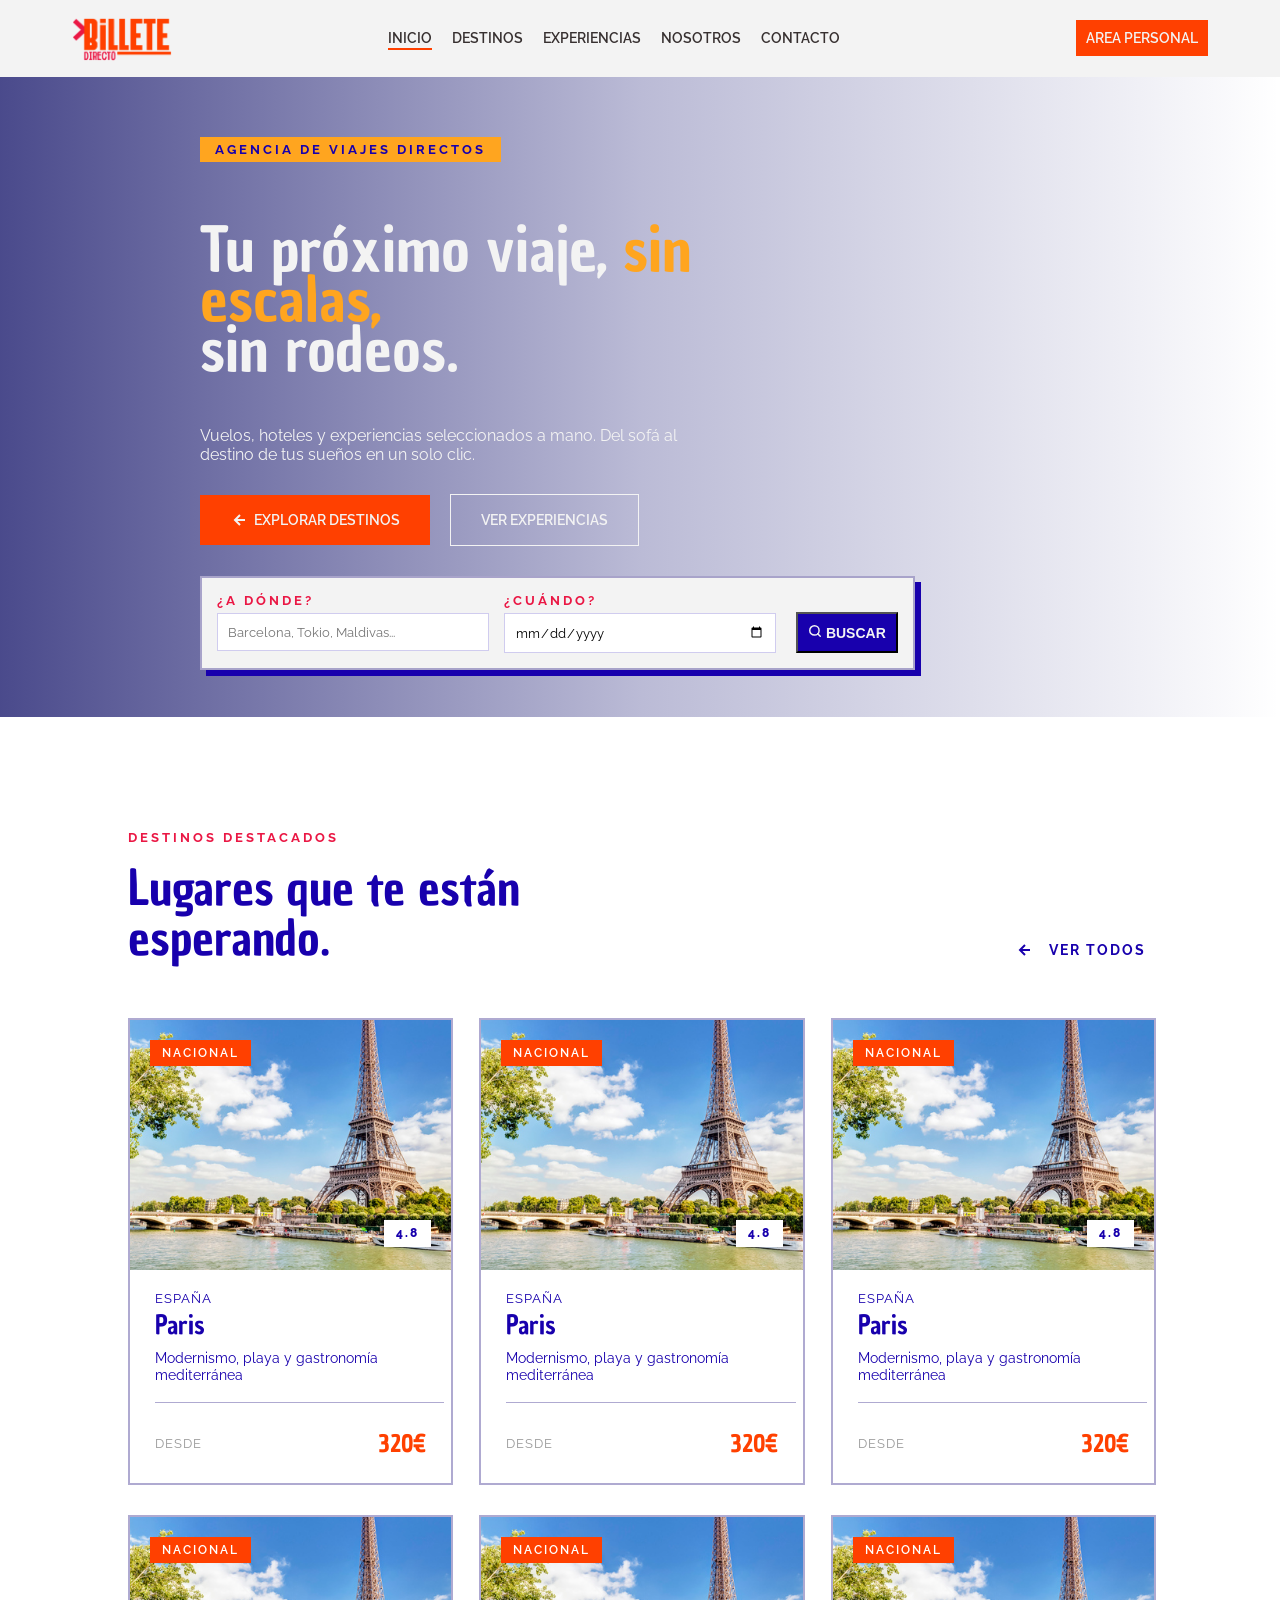
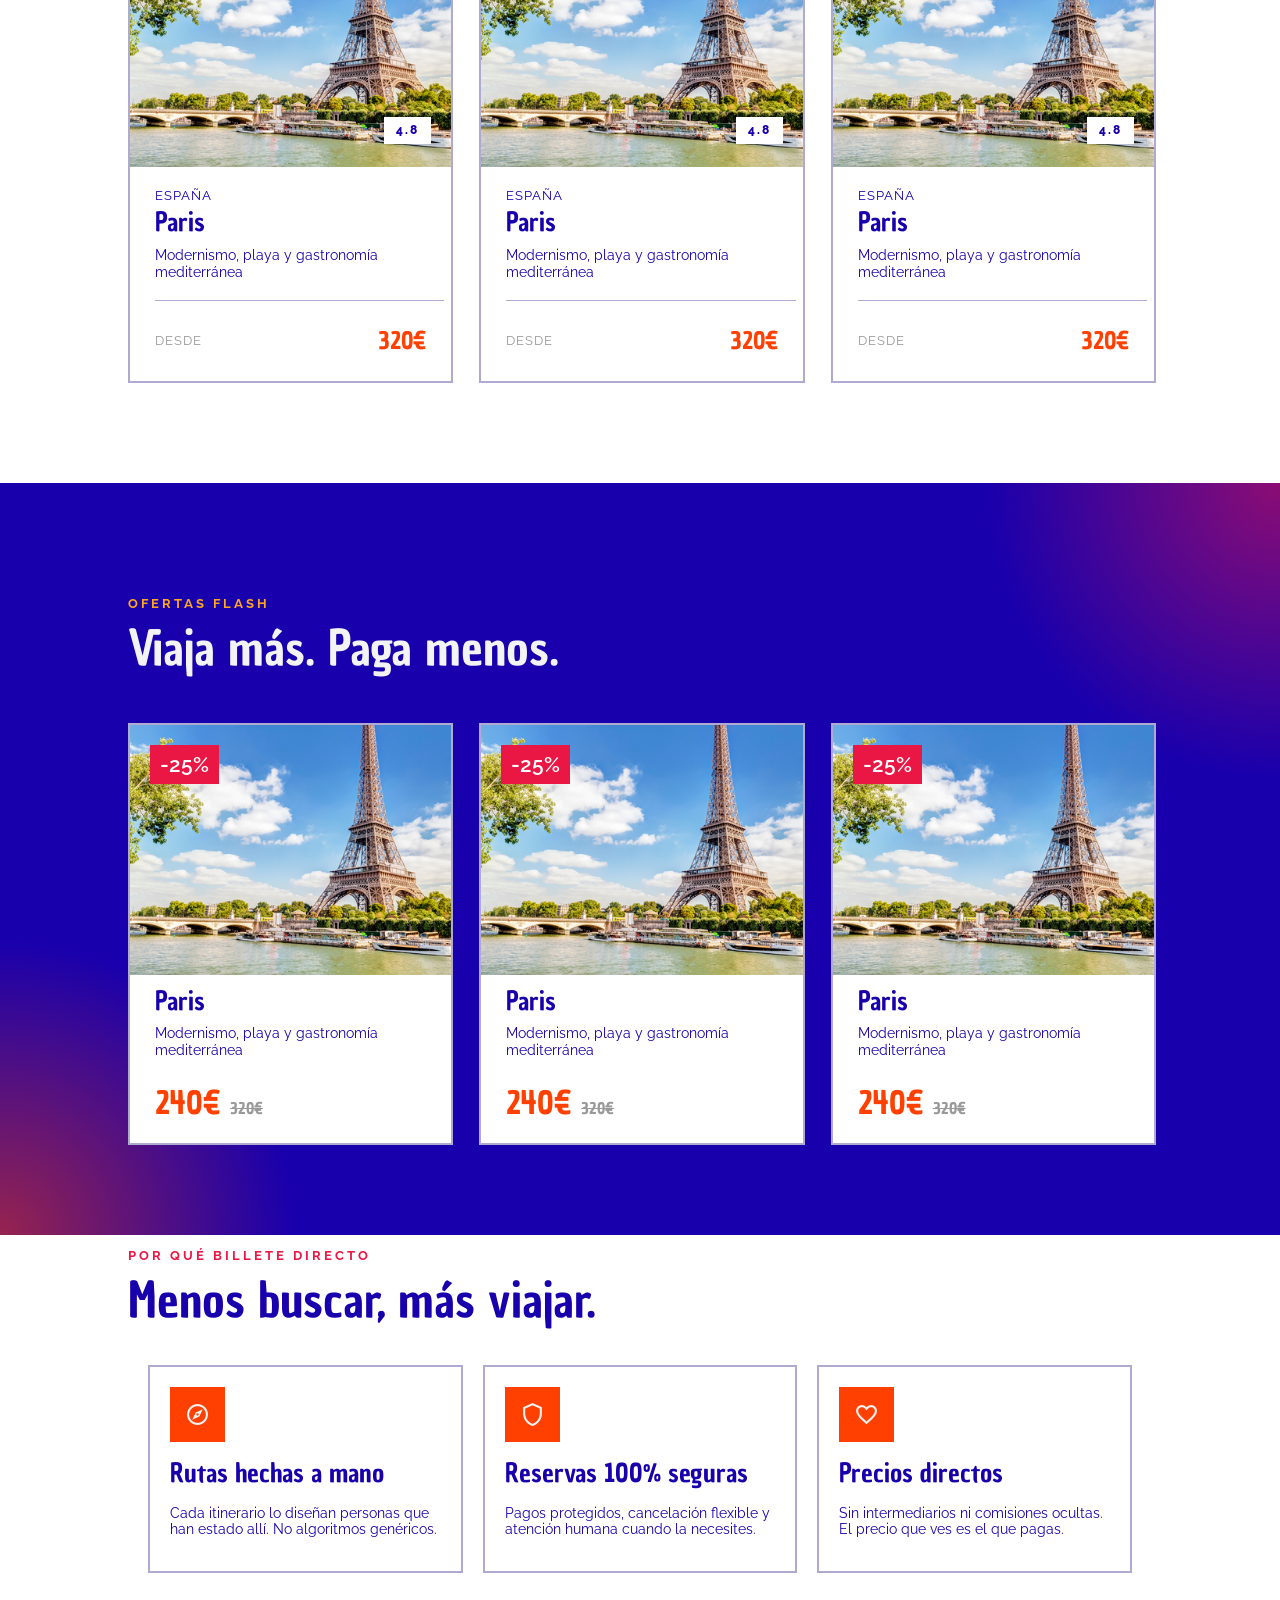
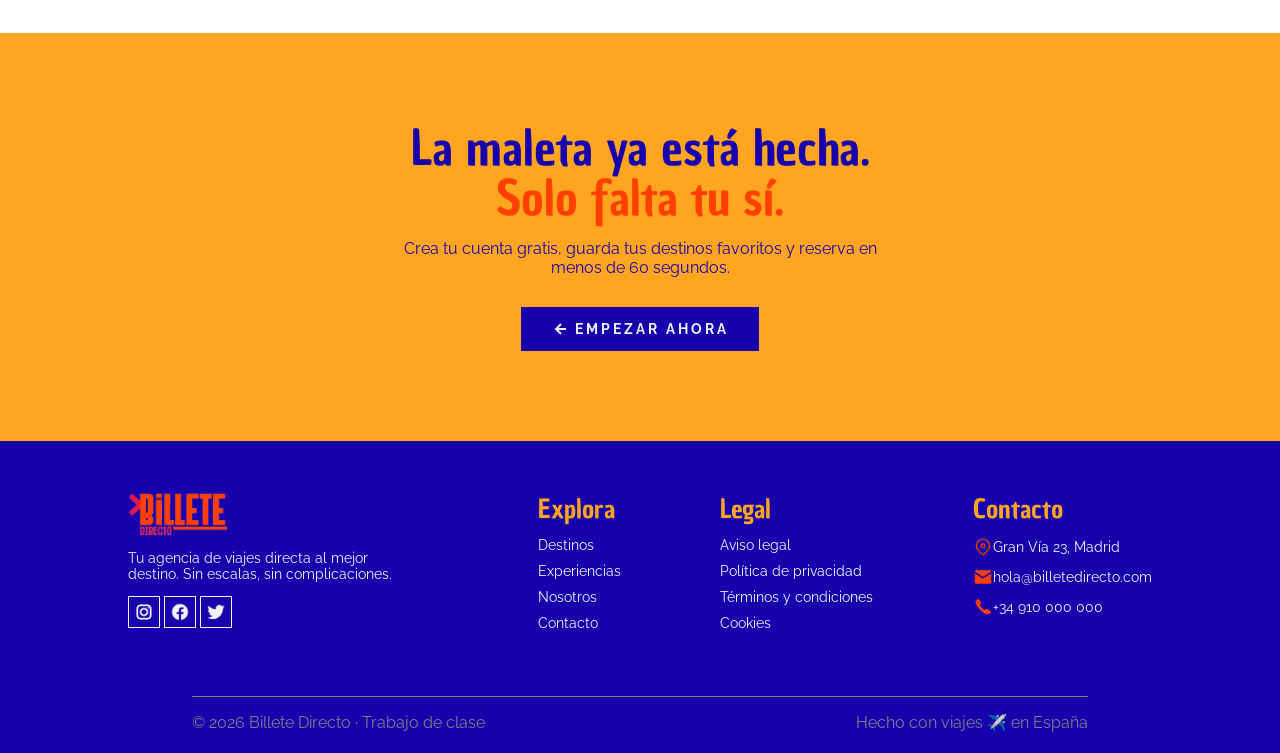
==== commit 16660447: "finish hero in index.html" ====
--- a/index.html
+++ b/index.html
@@ -56,7 +56,57 @@
 
     </header>
 
-    <section class="destinations">
+    <section class="hero hidden">
+
+        <div class="hero__container">
+            <p class="tag tag--background">AGENCIA DE VIAJES DIRECTOS</p>
+            <h1 class="txt--white">Tu próximo viaje, <span class="txt--yellow">sin <br>escalas,</span> <br>sin rodeos.
+            </h1>
+            <p class="text__m txt--white">Vuelos, hoteles y experiencias seleccionados a mano. Del sofá al <br>destino
+                de tus sueños en un solo clic.</p>
+
+            <div class="hero__actions">
+                <a class="button button--orange button--movement hero__button" href="destinos.html">
+                    <svg class="destinations__arrow">
+                        <path d="m10 17-5-5 5-5"></path>
+                        <path d="M15 12H5"></path>
+                    </svg> EXPLORAR DESTINOS</a>
+                <a class="button button--white button--movement hero__button" href="experiencias.html">VER EXPERIENCIAS</a>
+            </div>
+
+            <form class="search__container" method="POST">
+
+                <div class="content">
+                    <label class="content__field">
+                        <span class="tag">¿A DÓNDE?</span>
+                        <input class="content__input" type="text" name="destino"
+                            placeholder="Barcelona, Tokio, Maldivas...">
+                    </label>
+                    <label class="content__field">
+                        <span class="tag">¿CUÁNDO?</span>
+                        <input type="date" class="content__input" name="fecha">
+                    </label>
+                </div>
+
+                <button type="submit" class="button button--blue">
+                    <svg class="search__icon" viewBox="0 0 24 24" fill="none" stroke="currentColor" stroke-width="2.5"
+                        stroke-linecap="round" stroke-linejoin="round">
+                        <circle cx="11" cy="11" r="8"></circle>
+                        <line x1="21" y1="21" x2="16.65" y2="16.65"></line>
+                    </svg>
+                    <span>BUSCAR</span>
+                </button>
+            </form>
+
+        </div>
+
+
+
+    </section>
+
+
+
+    <section class="destinations hidden">
 
         <div class="destinations__container">
 
@@ -193,7 +243,7 @@
 
     </section>
 
-    <section class="offers">
+    <section class="offers hidden">
 
         <div class="offers__container">
 
@@ -257,7 +307,7 @@
 
     </section>
 
-    <section class="travel">
+    <section class="travel hidden">
         <div class="travel__container">
             <p class="tag">Por qué Billete Directo</p>
             <h2 class="subtitle">Menos buscar, más <span style="color: txt--orange;">viajar</span>.</h2>
@@ -280,7 +330,8 @@
             </div>
         </div>
     </section>
-    <section class="experiences">
+
+    <section class="experiences hidden">
         <h2 class="subtitle">La maleta ya está hecha.</h2>
         <h2 class="subtitle txt--orange">Solo falta tu sí.</h2>
         <p class="text__m text__m--experiences">Crea tu cuenta gratis, guarda tus destinos favoritos y reserva en <br>
@@ -291,7 +342,7 @@
             </svg>EMPEZAR AHORA</a>
     </section>
 
-    <footer class="footer">
+    <footer class="footer hidden">
         <div class="footer__top">
             <div class="footer__column">
                 <img class="logo" src="/Images/logo_billeteDirecto.png" alt="Logotipo de Billete Directo">
--- a/styles.css
+++ b/styles.css
@@ -79,13 +79,21 @@
 }
 
 /* Esto hay que revisarlo porque es para darle color a la barra de desplazamiento lateral pero por ahora no funciona */
+::-webkit-scrollbar {
+    width: 10px;
+}
+
 ::-webkit-scrollbar-thumb {
-    background: var(--color_fourth);
+    background-color: var(--color_fourth);
     border-radius: 0;
 }
 
+::-webkit-scrollbar-thumb:hover {
+    background-color: var(--color_secondary);
+}
+
 ::-webkit-scrollbar-track {
-    background: #fdfbf7;
+    background-color: #fdfbf7;
 }
 
 /* #endregion */
@@ -136,6 +144,13 @@
     font-size: 0.8rem;
 }
 
+.tag--background{
+    color: var(--color_fourth);
+    background-color: var(--color_tertiary);
+    display: inline-block;
+    padding: 5px 15px;
+}
+
 .subtitle {
     margin: 0;
 }
@@ -194,6 +209,7 @@
     position: sticky;
     top: 0;
     z-index: 1000;
+    margin: 0;
 }
 
 .header__contain {
@@ -342,7 +358,6 @@
 /* #endregion */
 
 /* #region -------------------------PAGINA DE EXPERIENCIAS------------------------- */
-/* ---------------------------------HERO-------------------------------- */
 
 .e-title{
     margin-top: 5px;
@@ -369,8 +384,6 @@
 .e-hero__text{
     margin-bottom: 40px;
 }
-
-/* -----------------------------EXPERIENCES---------------------------- */
 
 .e-experiences{
     display: flex;
@@ -451,6 +464,83 @@
     gap: 30px;
     padding: 20px 0;
 }
+
+/* #endregion */
+
+/* #region ---------------------------------HOME - NOEMI------------------------------------ */
+
+.hero{
+    height: 40rem;
+    background-image: 
+        linear-gradient(to right, rgba(29, 29, 111, 0.8) 0%, rgba(29, 29, 119, 0.3) 50%, transparent 100%), 
+        url('https://images.unsplash.com/photo-1469854523086-cc02fe5d8800?auto=format&fit=crop&w=1800&q=80');
+    background-size: cover;
+    background-position: center;
+    display: flex;
+    flex-direction: column;
+    justify-content: center;
+
+}
+
+.hero__container{
+    margin-left: 200px;
+    
+}
+
+.search__container {
+    display: flex;
+    align-items: flex-end;
+    background-color: var(--color_white);
+    width: fit-content;
+    gap: 20px;
+    padding: 15px;
+    border: 2px solid var(--color_contrast);
+    box-shadow: 6px 6px 0 var(--color_fourth);
+    
+}
+
+.hero__actions{
+    display: flex;
+    gap: 20px;
+    margin: 30px 0;
+    align-items: center;
+}
+
+.hero__button{
+    display: inline-flex;
+    align-items: center;
+    justify-content: center;
+    text-align: center;
+    height: 50px;
+    padding: 0 30px;
+}
+
+.content{
+    display: flex;
+    gap: 15px;
+}
+
+.content__field {
+    display: flex;
+    flex-direction: column;
+    gap: 5px;
+}
+
+.content__input {
+    width: 250px;
+    padding: 10px;
+    border: 1px solid rgba(24, 0, 173, 0.2);
+    font-family: var(--font_text);
+    outline: none;
+}
+
+.search__icon {
+    width: 14px;
+    height: 14px;
+}
+
+
+/* #endregion */
 
 /* #region ---------------------------------HOME - ALEJANDRO-------------------------------- */
 .destinations {
@@ -666,7 +756,7 @@
 
 /* #endregion */
 
-/* #region ---------------------------------HOME - LAURA-------------------------------- */
+/* #region ---------------------------------HOME - LAURA------------------------------------ */
 
 .travel {
     width: 100%;
@@ -708,7 +798,6 @@
 }
 
 /* #endregion */
-
 
 /* #region --------------------------------- CONTACTO -------------------------------- */
 
@@ -921,7 +1010,6 @@
 
 /* #endregion*/
 
-
 /* #region --------------------------------- LOG IN -------------------------------- */
 
 .l-log {
@@ -969,7 +1057,15 @@
 
 .l-img {
     width: 55%;
-    background-image: url(Images/Amsterdam.png);
+    background:
+    linear-gradient(
+        to bottom,
+        rgba(255, 64, 0, 0.7),
+        rgba(11, 0, 84, 0.7)
+    ),
+    url(Images/photo-1488646953014-85cb44e25828.jpg);
+    background-repeat: no-repeat;
+    background-size: cover;
     display: flex;
     flex-direction: column;
     justify-content: space-between;
@@ -978,6 +1074,10 @@
     gap: 20px;
 }
 
+/*
+absolute inset-0 bg-gradient-to-b from-[#FF4000]/70 to-[#0B0054]/70
+*/
+
 .l-img__content{
     display: flex;
     flex-direction: column;
@@ -1000,7 +1100,7 @@
 /* #endregion */
 
 
-/* #region ----- NOSTROS ----- */
+/* #region ----- NOSOTROS ----- */
 
 .n-history{
     display: flex;
@@ -1017,10 +1117,12 @@
     align-items: center;
     justify-content: space-between;
     padding: 50px 0;
+    gap: 50px;
 }
 
 .n-history__text{
     line-height: 22px;
+    width: 60%;
 }
 
 .n-history__title{
@@ -1240,4 +1342,18 @@
     font-weight: 700;
 }
 
-/* #endregion */+/* #endregion */
+
+
+.hidden {
+    opacity: 0;
+    transform: translateY(40px);
+    transition:
+        opacity 0.8s ease,
+        transform 0.8s ease;
+}
+
+.show {
+    opacity: 1;
+    transform: translateY(0);
+}
--- a/stylesQuery.css
+++ b/stylesQuery.css
@@ -232,6 +232,10 @@
     .n-objectives__cards{
         grid-template-columns: repeat(1, 1fr);
     }
+
+    .n-numbers__cards{
+        grid-template-columns: repeat(1, 1fr);
+    }
     
     /* #endregion */
 
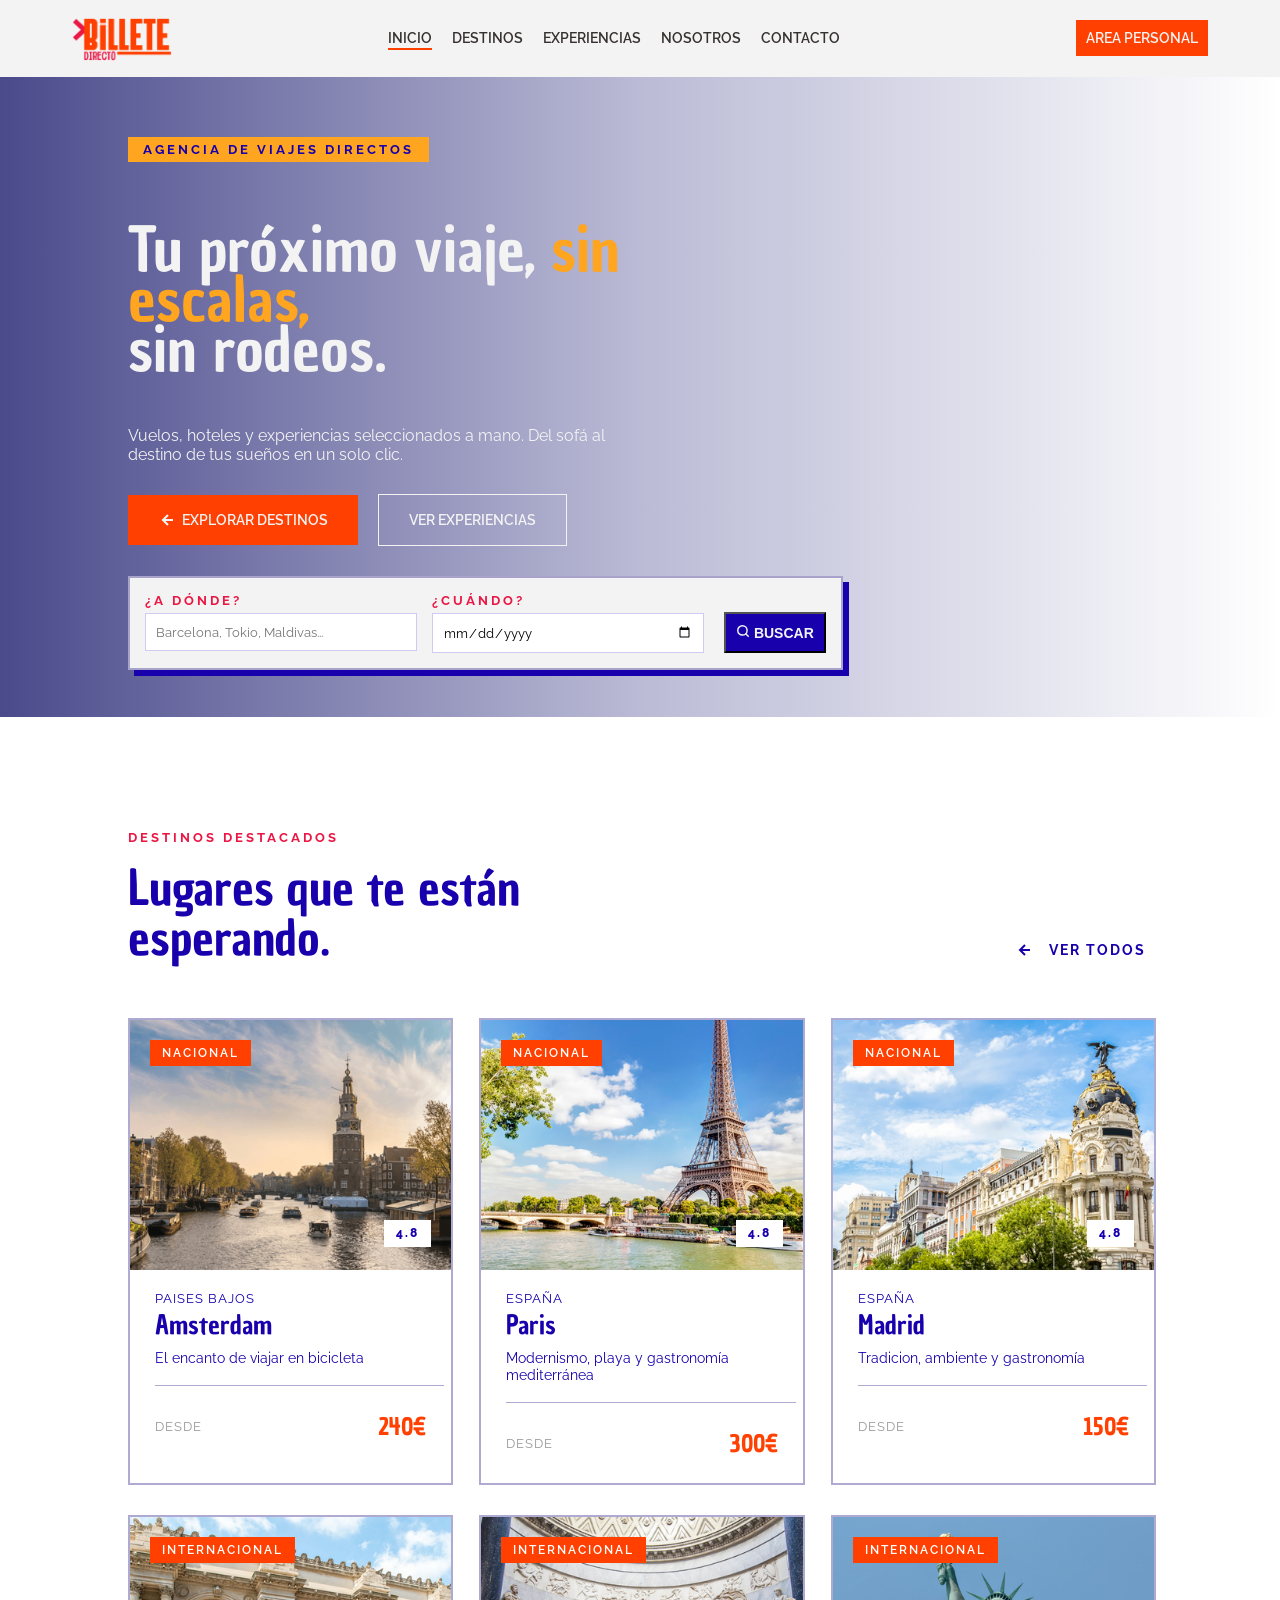
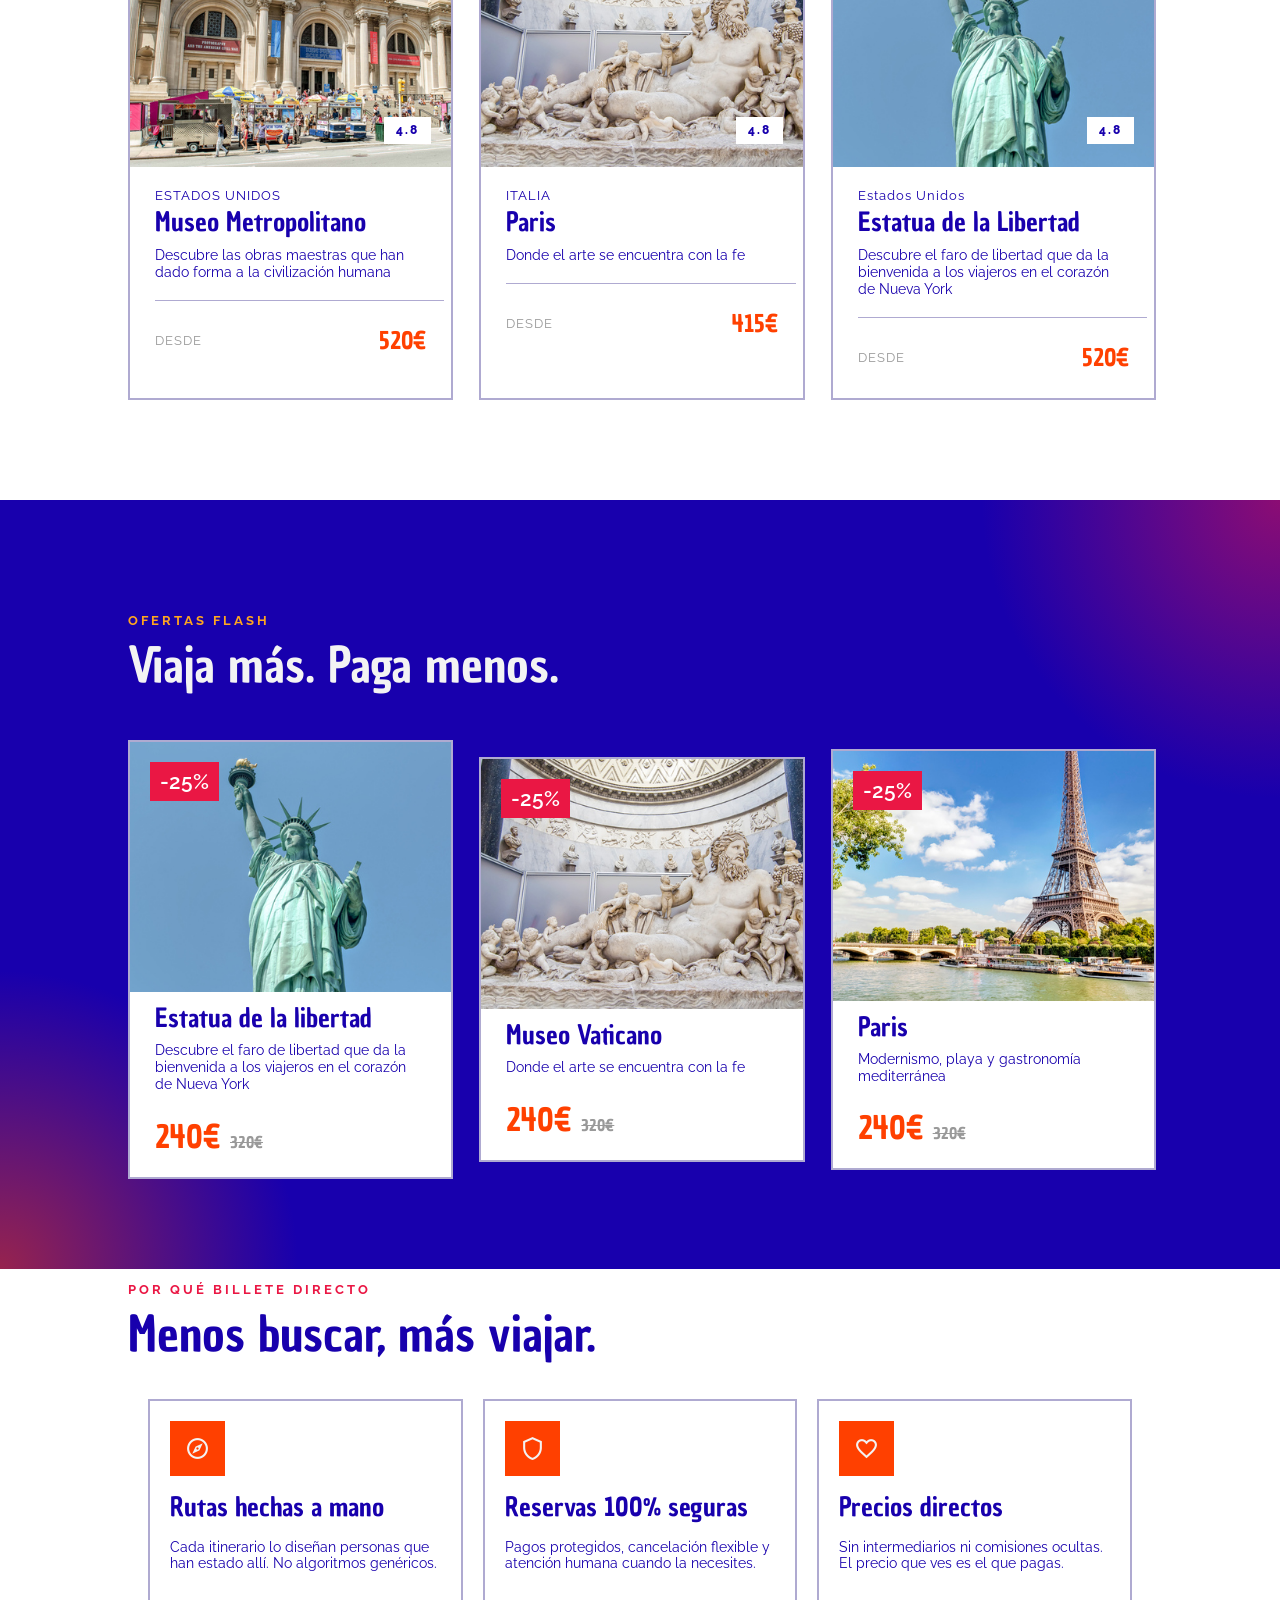
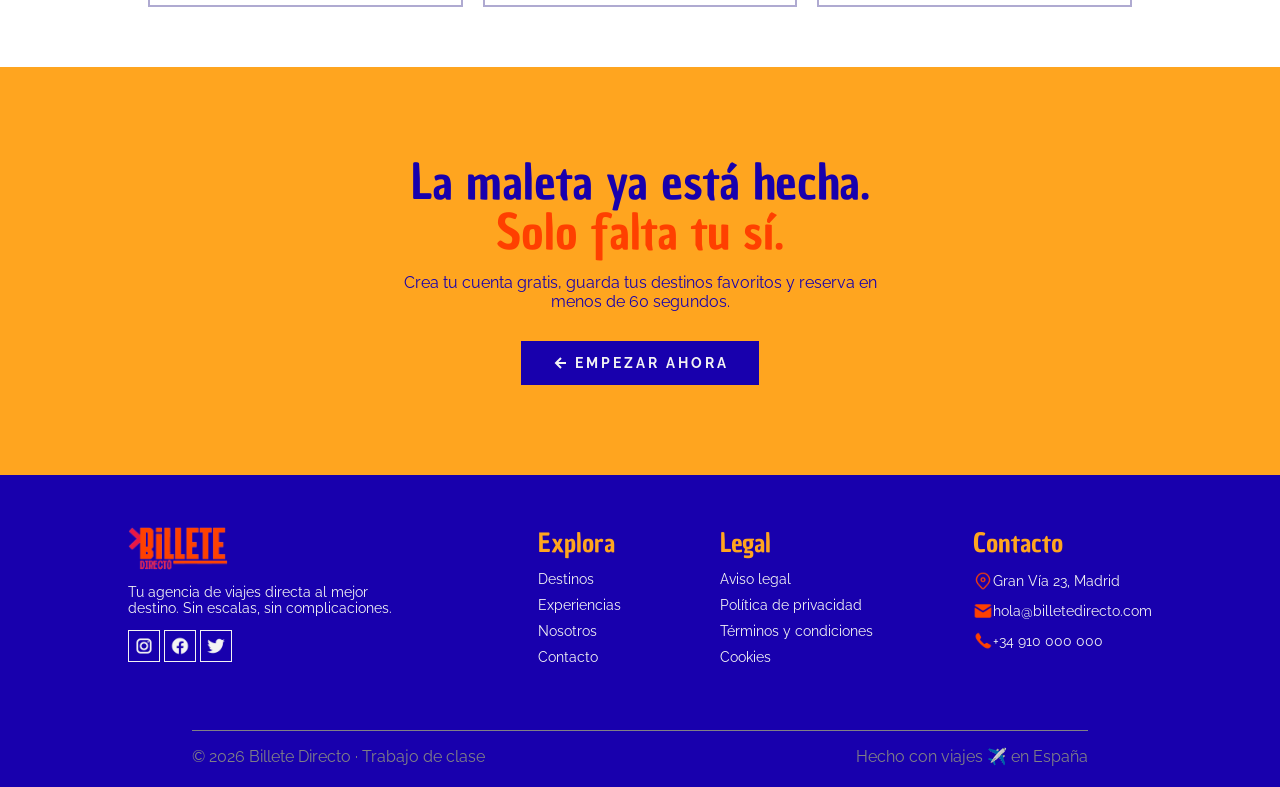
==== commit acb850f9: "Update index" ====
--- a/index.html
+++ b/index.html
@@ -127,6 +127,25 @@
 
                 <div class="card">
 
+                    <img class="card__img" src="./Images/Amsterdam.png" alt="">
+                    <div class="card__tag">NACIONAL</div>
+                    <div class="card__tag card__tag--rating">4.8</div>
+                    <div class="card__texts">
+                        <p class="card__text">PAISES BAJOS</p>
+                        <h3>Amsterdam</h3>
+                        <p class="card__text2">El encanto de viajar en bicicleta</p>
+
+                    </div>
+                    <hr class="card__divider">
+                    <div class="card__price">
+                        <p class="card__text card__text--price">DESDE</p>
+                        <p class="card__priceText">240€</p>
+                    </div>
+
+                </div>
+
+                <div class="card">
+
                     <img class="card__img" src="./Images/Paris.jpg" alt="">
                     <div class="card__tag">NACIONAL</div>
                     <div class="card__tag card__tag--rating">4.8</div>
@@ -139,102 +158,83 @@
                     <hr class="card__divider">
                     <div class="card__price">
                         <p class="card__text card__text--price">DESDE</p>
-                        <p class="card__priceText">320€</p>
-                    </div>
-
-                </div>
-
-                <div class="card">
-
-                    <img class="card__img" src="./Images/Paris.jpg" alt="">
+                        <p class="card__priceText">300€</p>
+                    </div>
+
+                </div>
+
+                <div class="card">
+
+                    <img class="card__img" src="./Images/Madrid.jpg" alt="">
                     <div class="card__tag">NACIONAL</div>
                     <div class="card__tag card__tag--rating">4.8</div>
                     <div class="card__texts">
                         <p class="card__text">ESPAÑA</p>
+                        <h3>Madrid</h3>
+                        <p class="card__text2">Tradicion, ambiente y gastronomía</p>
+
+                    </div>
+                    <hr class="card__divider">
+                    <div class="card__price">
+                        <p class="card__text card__text--price">DESDE</p>
+                        <p class="card__priceText">150€</p>
+                    </div>
+
+                </div>
+
+                <div class="card">
+
+                    <img class="card__img" src="./Images/Museo metropolitano.jpg" alt="">
+                    <div class="card__tag">INTERNACIONAL</div>
+                    <div class="card__tag card__tag--rating">4.8</div>
+                    <div class="card__texts">
+                        <p class="card__text">ESTADOS UNIDOS</p>
+                        <h3>Museo Metropolitano</h3>
+                        <p class="card__text2">Descubre las obras maestras que han dado forma a la civilización humana</p>
+
+                    </div>
+                    <hr class="card__divider">
+                    <div class="card__price">
+                        <p class="card__text card__text--price">DESDE</p>
+                        <p class="card__priceText">520€</p>
+                    </div>
+
+                </div>
+
+                <div class="card">
+
+                    <img class="card__img" src="./Images/Museo vaticano.jpg" alt="">
+                    <div class="card__tag">INTERNACIONAL</div>
+                    <div class="card__tag card__tag--rating">4.8</div>
+                    <div class="card__texts">
+                        <p class="card__text">ITALIA</p>
                         <h3>Paris</h3>
-                        <p class="card__text2">Modernismo, playa y gastronomía mediterránea</p>
-
-                    </div>
-                    <hr class="card__divider">
-                    <div class="card__price">
-                        <p class="card__text card__text--price">DESDE</p>
-                        <p class="card__priceText">320€</p>
-                    </div>
-
-                </div>
-
-                <div class="card">
-
-                    <img class="card__img" src="./Images/Paris.jpg" alt="">
-                    <div class="card__tag">NACIONAL</div>
-                    <div class="card__tag card__tag--rating">4.8</div>
-                    <div class="card__texts">
-                        <p class="card__text">ESPAÑA</p>
-                        <h3>Paris</h3>
-                        <p class="card__text2">Modernismo, playa y gastronomía mediterránea</p>
-
-                    </div>
-                    <hr class="card__divider">
-                    <div class="card__price">
-                        <p class="card__text card__text--price">DESDE</p>
-                        <p class="card__priceText">320€</p>
-                    </div>
-
-                </div>
-
-                <div class="card">
-
-                    <img class="card__img" src="./Images/Paris.jpg" alt="">
-                    <div class="card__tag">NACIONAL</div>
-                    <div class="card__tag card__tag--rating">4.8</div>
-                    <div class="card__texts">
-                        <p class="card__text">ESPAÑA</p>
-                        <h3>Paris</h3>
-                        <p class="card__text2">Modernismo, playa y gastronomía mediterránea</p>
-
-                    </div>
-                    <hr class="card__divider">
-                    <div class="card__price">
-                        <p class="card__text card__text--price">DESDE</p>
-                        <p class="card__priceText">320€</p>
-                    </div>
-
-                </div>
-
-                <div class="card">
-
-                    <img class="card__img" src="./Images/Paris.jpg" alt="">
-                    <div class="card__tag">NACIONAL</div>
-                    <div class="card__tag card__tag--rating">4.8</div>
-                    <div class="card__texts">
-                        <p class="card__text">ESPAÑA</p>
-                        <h3>Paris</h3>
-                        <p class="card__text2">Modernismo, playa y gastronomía mediterránea</p>
-
-                    </div>
-                    <hr class="card__divider">
-                    <div class="card__price">
-                        <p class="card__text card__text--price">DESDE</p>
-                        <p class="card__priceText">320€</p>
-                    </div>
-
-                </div>
-
-                <div class="card">
-
-                    <img class="card__img" src="./Images/Paris.jpg" alt="">
-                    <div class="card__tag">NACIONAL</div>
-                    <div class="card__tag card__tag--rating">4.8</div>
-                    <div class="card__texts">
-                        <p class="card__text">ESPAÑA</p>
-                        <h3>Paris</h3>
-                        <p class="card__text2">Modernismo, playa y gastronomía mediterránea</p>
-
-                    </div>
-                    <hr class="card__divider">
-                    <div class="card__price">
-                        <p class="card__text card__text--price">DESDE</p>
-                        <p class="card__priceText">320€</p>
+                        <p class="card__text2">Donde el arte se encuentra con la fe</p>
+
+                    </div>
+                    <hr class="card__divider">
+                    <div class="card__price">
+                        <p class="card__text card__text--price">DESDE</p>
+                        <p class="card__priceText">415€</p>
+                    </div>
+
+                </div>
+
+                <div class="card">
+
+                    <img class="card__img" src="./Images/estatua de la libertad.jpg" alt="">
+                    <div class="card__tag">INTERNACIONAL</div>
+                    <div class="card__tag card__tag--rating">4.8</div>
+                    <div class="card__texts">
+                        <p class="card__text">Estados Unidos</p>
+                        <h3>Estatua de la Libertad</h3>
+                        <p class="card__text2">Descubre el faro de libertad que da la bienvenida a los viajeros en el corazón de Nueva York</p>
+
+                    </div>
+                    <hr class="card__divider">
+                    <div class="card__price">
+                        <p class="card__text card__text--price">DESDE</p>
+                        <p class="card__priceText">520€</p>
                     </div>
 
                 </div>
@@ -255,11 +255,11 @@
 
                 <div class="card">
 
-                    <img class="card__img card__img--offers" src="./Images/Paris.jpg" alt="">
+                    <img class="card__img card__img--offers" src="./Images/estatua de la libertad.jpg" alt="">
                     <div class="card__tag card__tag--offers">-25%</div>
                     <div class="card__texts">
-                        <h3 class="card__title">Paris</h3>
-                        <p class="card__text2">Modernismo, playa y gastronomía mediterránea</p>
+                        <h3 class="card__title">Estatua de la libertad</h3>
+                        <p class="card__text2">Descubre el faro de libertad que da la bienvenida a los viajeros en el corazón de Nueva York</p>
 
                     </div>
                     <div class="card__price card__price--offers">
@@ -271,11 +271,11 @@
 
                 <div class="card">
 
-                    <img class="card__img card__img--offers" src="./Images/Paris.jpg" alt="">
+                    <img class="card__img card__img--offers" src="./Images/Museo vaticano.jpg" alt="">
                     <div class="card__tag card__tag--offers">-25%</div>
                     <div class="card__texts">
-                        <h3 class="card__title">Paris</h3>
-                        <p class="card__text2">Modernismo, playa y gastronomía mediterránea</p>
+                        <h3 class="card__title">Museo Vaticano</h3>
+                        <p class="card__text2">Donde el arte se encuentra con la fe</p>
 
                     </div>
                     <div class="card__price card__price--offers">
--- a/styles.css
+++ b/styles.css
@@ -417,7 +417,8 @@
 .card.card__row{
     display: flex;
     flex-direction: row;
-    height: 200px;
+    height: 100%;
+    min-height: 220px;
     cursor: pointer;
     margin-top: 0;
 }
@@ -438,6 +439,11 @@
     display: flex;
     flex-direction: column;
     justify-content: space-between;
+    flex: 1;
+    min-width: 0;
+    overflow: hidden;
+    width: 100%;
+
 }
 
 .card__row .card__title {
@@ -446,10 +452,12 @@
 
 .card__row .card__text2 {
     margin: 5px 0;
+    max-width: 100%;
 }
 
 .card__divider--short {
     margin: 15px 0;
+    max-width: 100%;
 }
 
 .card__footer {
@@ -461,6 +469,7 @@
 .e-experiences .offers__cards {
     display: grid;
     grid-template-columns: repeat(2, 1fr);
+    grid-auto-rows: 1fr;
     gap: 30px;
     padding: 20px 0;
 }
@@ -483,7 +492,7 @@
 }
 
 .hero__container{
-    margin-left: 200px;
+    margin-left: 10%;
     
 }
 
@@ -945,7 +954,7 @@
     min-height: 100%;
     width: 100%;
     box-sizing: border-box;
-    padding: 70px;
+    padding: 70px 20px;
 }
 
 .form {
@@ -954,7 +963,7 @@
     border: 2px solid var(--color_contrast);
     box-shadow: 0 10px 30px rgba(0,0,0,0.1);
     max-width: 900px;
-    width: 95%;
+    width: 100%;
     margin: 0 auto;
     box-sizing: border-box; 
 }
--- a/stylesQuery.css
+++ b/stylesQuery.css
@@ -1,7 +1,32 @@
+@media (max-width:1080px) {
+
+    /* #region --- EXPERIENCIAS ---- */
+
+    .e-hero__container,
+    .e-experiencres__container {
+        width: 90%;
+    }
+
+    .e-experiences .offers__cards {
+        grid-template-columns: 1fr;
+    }
+
+    /* #endregion */
+}
+
+@media (max-width: 1024px) {
+
+    /* #region ----- DESTINOS ----- */
+
+    .destination__grid {
+        grid-template-columns: repeat(2, 1fr);
+    }
+}
+
 @media (max-width: 900px) {
 
     /* #region -----MENU HAMBURGUESA----- */
-    
+
     .menu__hamburguesa {
         display: block;
     }
@@ -47,9 +72,9 @@
 
     /* #region -----FOOTER----- */
 
-    .footer__top{
-        flex-direction: column;
-        align-items: center ;
+    .footer__top {
+        flex-direction: column;
+        align-items: center;
     }
 
     .footer__info {
@@ -62,7 +87,7 @@
         margin-bottom: 0px;
     }
 
-    .footer__bottom{
+    .footer__bottom {
         gap: 15px;
     }
 
@@ -73,33 +98,74 @@
     .destinations__cards {
         grid-template-columns: repeat(2, 1fr);
     }
-    
+
+    /* #endregion */
+
+    /* #region -----HOME - NOEMI ---- */
+
+    .content__input {
+        width: 180px;
+    }
+
     /* #endregion */
 
     /* #region ----- NOSOTROS ----- */
 
-    .n-history__container{
-        flex-direction: column;
-    }
-
-    .n-history__img{
+    .n-history__container {
+        flex-direction: column;
+    }
+
+    .n-history__img {
         width: 80%;
     }
 
-    .n-objectives__cards{
+    .n-objectives__cards {
         grid-template-columns: repeat(2, 1fr);
     }
 
-    .n-numbers__cards{
+    .n-numbers__cards {
         grid-template-columns: repeat(2, 1fr);
     }
-    
-    /* #endregion */
-
-}
-
-@media (max-width:700px ){
-    
+
+    /* #endregion */
+
+}
+
+@media (max-width:700px) {
+
+    /* #region -----HOME - NOEMI ---- */
+
+    .hero__container {
+        margin-top: 1rem;
+
+    }
+
+    .content {
+        flex-direction: column;
+    }
+
+    .hero__actions {
+        flex-direction: column;
+        align-items: flex-start;
+    }
+
+    .hero__button {
+        width: 170px;
+
+    }
+
+    .search__container {
+        flex-direction: column;
+        align-items: center;
+        margin-bottom: 3rem;
+    }
+
+    .hero {
+        height: auto;
+    }
+
+    /* #endregion */
+
     /* #region -----FOOTER----- */
 
     .footer__top {
@@ -114,12 +180,12 @@
     .destinations__cards {
         grid-template-columns: repeat(1, 1fr);
     }
-    
+
     .offers__cards {
         grid-template-columns: repeat(1, 1fr);
     }
 
-    .destinations__top{
+    .destinations__top {
         flex-direction: column;
         align-items: start;
         justify-content: start;
@@ -128,7 +194,7 @@
 
     /* #endregion */
 
-/* #region -----CONTACT----- */
+    /* #region -----CONTACT----- */
 
     .c-title,
     .c-content {
@@ -160,15 +226,15 @@
         overflow-x: hidden;
     }
 
-    .l-form{
+    .l-form {
         width: 80%;
     }
 
-    .l-form__input{
+    .l-form__input {
         width: 80%;
     }
 
-    .l-img{
+    .l-img {
         display: none;
     }
 
@@ -176,7 +242,36 @@
 
 }
 
-@media (max-width:600px ){
+@media (max-width: 768px) {
+    .main__form {
+        padding: 40px 15px;
+    }
+
+    .form {
+        padding: 25px 15px;
+    }
+
+    .destination__grid {
+        grid-template-columns: 1fr;
+        gap: 15px;
+    }
+
+    .button__search {
+        width: 100%;
+        padding: 15px 0;
+    }
+    /* #endregion */
+}
+
+@media (max-width:600px) {
+
+    /* #region -----HOME - NOEMI ---- */
+
+    .hero__container br {
+        display: none;
+    }
+
+    /* #endregion */
 
     /* #region ----- HOME - LAURA ----- */
 
@@ -197,7 +292,7 @@
         width: 22px;
         padding: 12px;
         margin-bottom: 12px;
-        grid-row: 1 / 3;   
+        grid-row: 1 / 3;
         margin: 0;
     }
 
@@ -227,16 +322,44 @@
 
     /* #endregion */
 
-        /* #region ----- NOSOTROS ----- */
-
-    .n-objectives__cards{
+    /* #region ----- NOSOTROS ----- */
+
+    .n-objectives__cards {
         grid-template-columns: repeat(1, 1fr);
     }
 
-    .n-numbers__cards{
+    .n-numbers__cards {
         grid-template-columns: repeat(1, 1fr);
     }
-    
-    /* #endregion */
-
-}
+
+    /* #endregion */
+
+    /* #region --- EXPERIENCIAS ---- */
+
+    .card.card__row {
+        flex-direction: column;
+        height: auto;
+    }
+
+    .card__row .card__img {
+        width: 100%;
+        height: 200px;
+    }
+
+    .card__row .card__texts {
+        width: 90%;
+    }
+
+    .card__price-container {
+        display: flex;
+        align-items: center;
+        gap: 10px;
+    }
+
+    .card:hover {
+        transform: none;
+    }
+
+    /* #endregion */
+
+}
